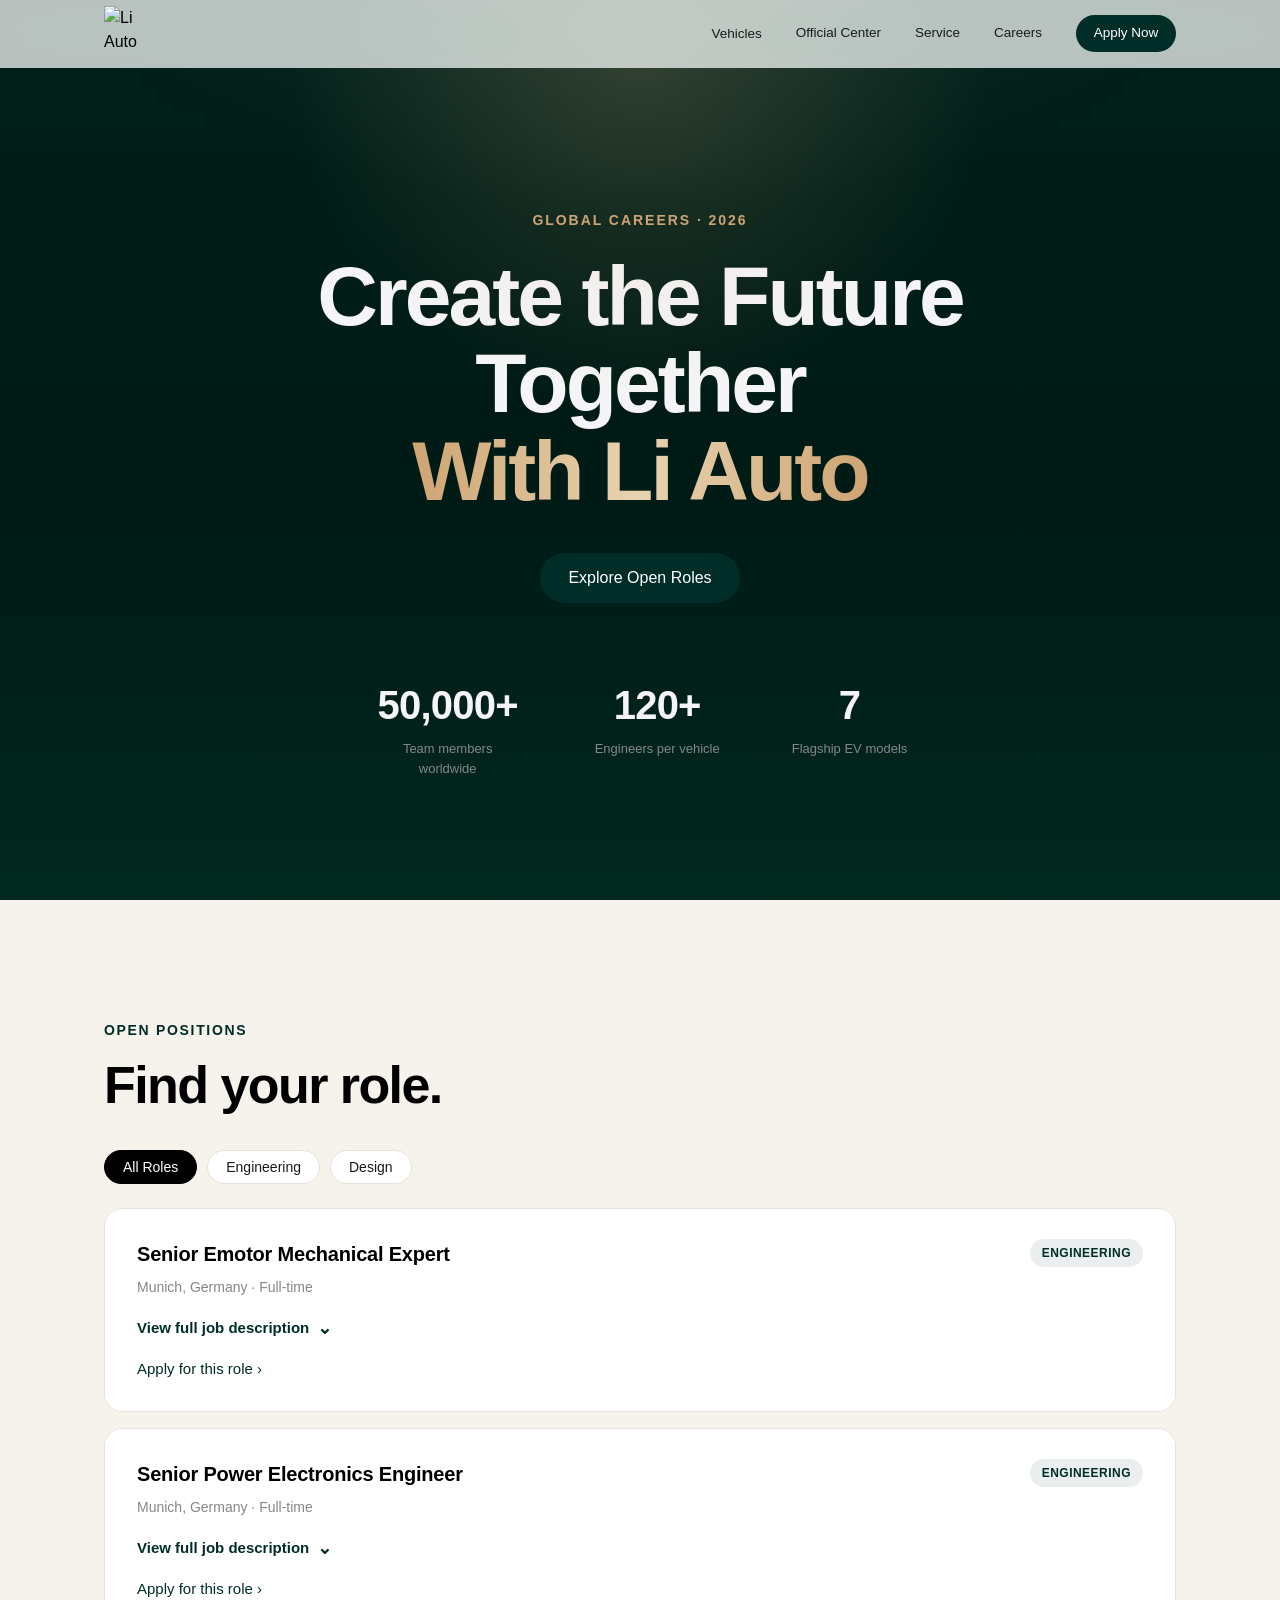
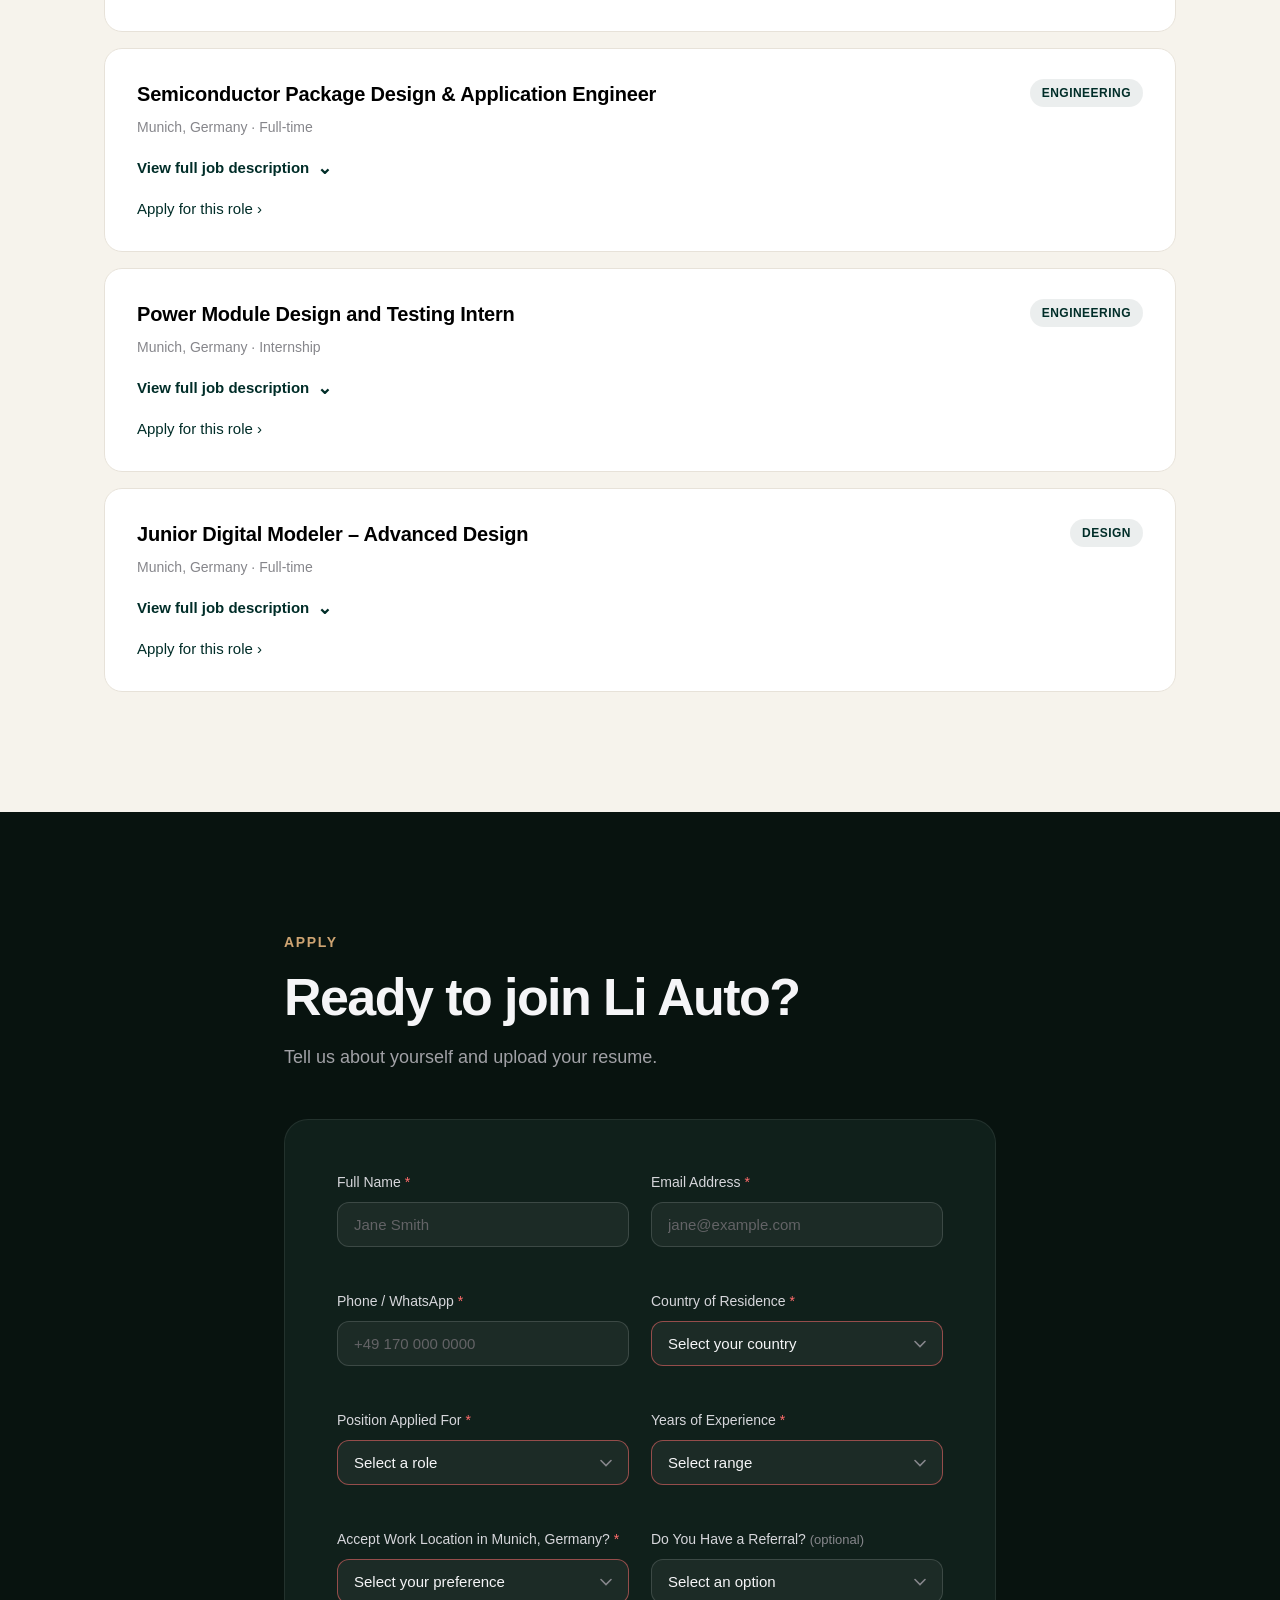
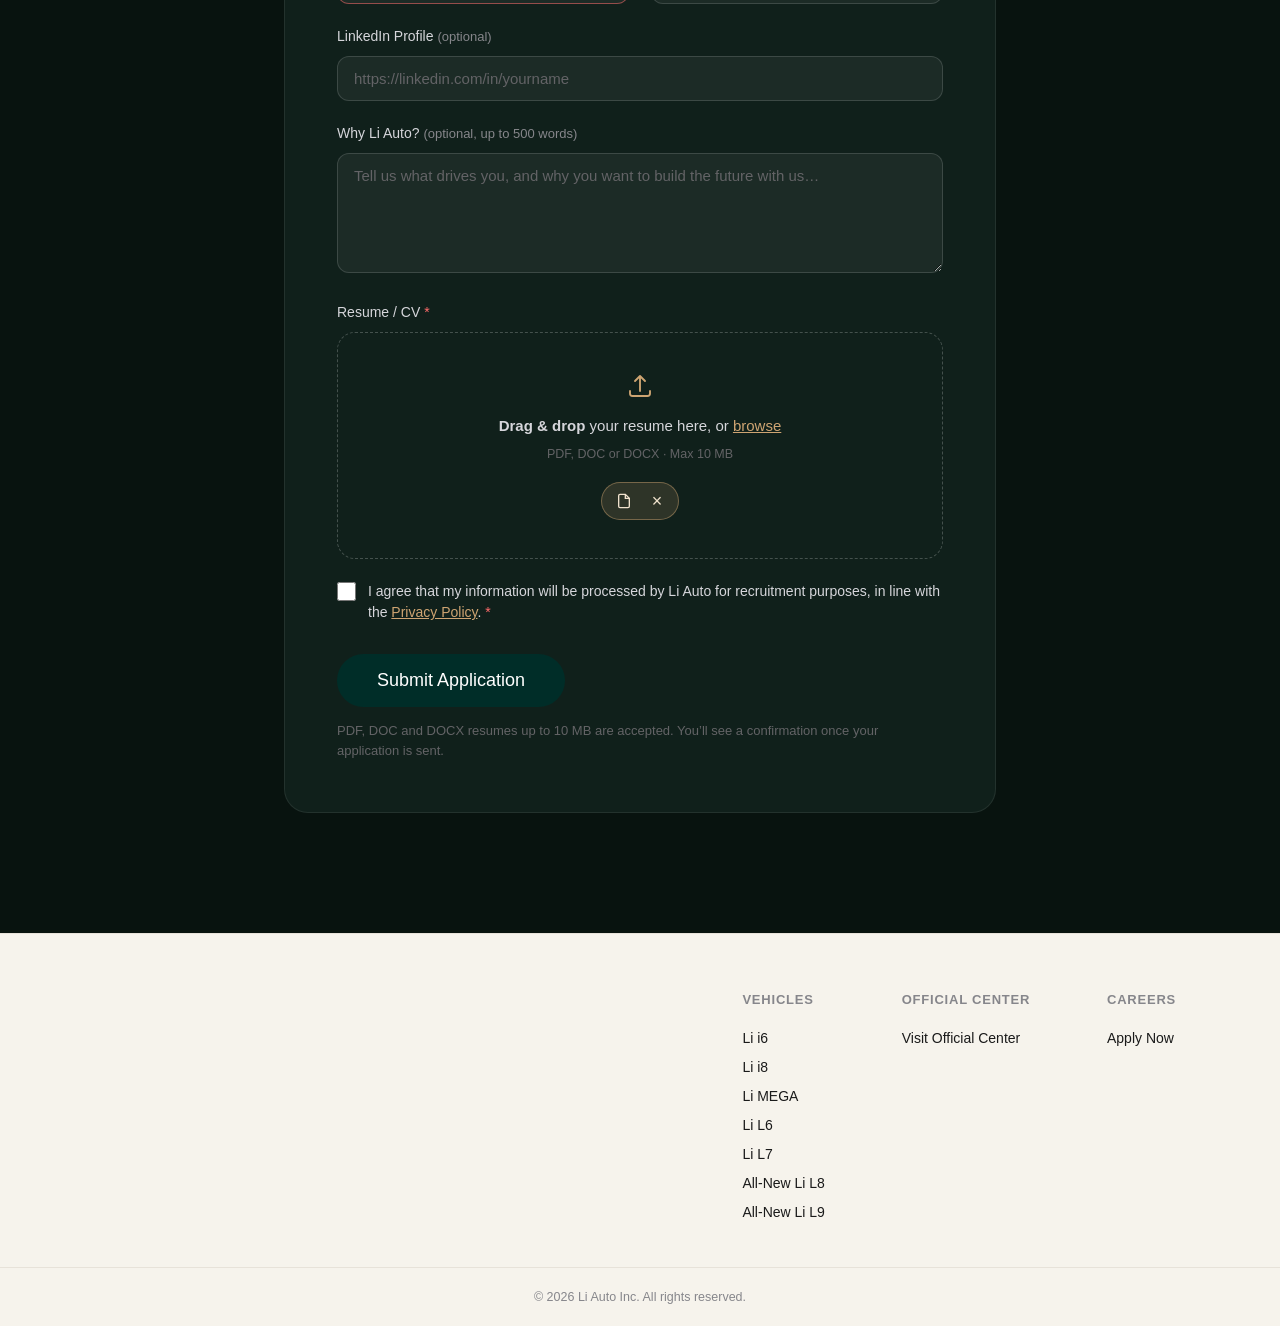
==== li-auto-recruitment/index.html @ b2f16a74 "Fix FormSubmit resume attachments Co-Authored-By: Claude <noreply@anthropic.com>" ====
<!DOCTYPE html>
<html lang="en">
<head>
<meta charset="UTF-8">
<meta name="viewport" content="width=device-width, initial-scale=1.0">
<title>Careers at Li Auto — Join Us Globally</title>
<meta name="description" content="Build the future of intelligent electric vehicles. Join Li Auto's global team.">
<link rel="stylesheet" href="styles.css">
</head>
<body>

<!-- ============ NAVIGATION ============ -->
<header class="nav" id="nav">
  <nav class="nav__inner">
    <a href="#" class="nav__brand" aria-label="Li Auto">
      <img class="logo" src="logo-black.png" alt="Li Auto" width="40" height="40">
    </a>
    <ul class="nav__links" id="navLinks">
      <li class="nav__dropdown"><button class="nav__dropdown-btn" aria-expanded="false" aria-label="Vehicles">Vehicles</button>
        <ul class="nav__dropdown-menu">
          <li><a href="https://www.liauto.com/i6" target="_blank" rel="noopener">Li i6</a></li>
          <li><a href="https://www.liauto.com/i8" target="_blank" rel="noopener">Li i8</a></li>
          <li><a href="https://www.liauto.com/MEGA" target="_blank" rel="noopener">Li MEGA</a></li>
          <li><a href="https://www.liauto.com/L6" target="_blank" rel="noopener">Li L6</a></li>
          <li><a href="https://www.liauto.com/L7" target="_blank" rel="noopener">Li L7</a></li>
          <li><a href="https://www.liauto.com/L8" target="_blank" rel="noopener">All-New Li L8</a></li>
          <li><a href="https://www.liauto.com/L9" target="_blank" rel="noopener">All-New Li L9</a></li>
        </ul>
      </li>
      <li><a href="https://www.liauto.com/support/aftersale" target="_blank" rel="noopener">Official Center</a></li>
      <li><a href="https://www.liauto.com/support/service" target="_blank" rel="noopener">Service</a></li>
      <li><a href="#jobs">Careers</a></li>
      <li><a href="#apply" class="nav__cta">Apply Now</a></li>
    </ul>
    <button class="nav__burger" id="burger" aria-label="Menu">
      <span></span><span></span>
    </button>
  </nav>
</header>

<!-- ============ HERO ============ -->
<section class="hero">
  <div class="hero__content">
    <p class="hero__eyebrow">Global Careers · 2026</p>
    <h1 class="hero__title">
      Create the Future Together<br>
      <span class="hero__accent">With Li Auto</span>
    </h1>
    <div class="hero__actions">
      <a href="#jobs" class="btn btn--primary">Explore Open Roles</a>
    </div>
  </div>
  <div class="hero__glow" aria-hidden="true"></div>

  <div class="hero__stats">
    <div class="stat"><span class="stat__num">50,000+</span><span class="stat__label">Team members worldwide</span></div>
    <div class="stat"><span class="stat__num">120+</span><span class="stat__label">Engineers per vehicle</span></div>
    <div class="stat"><span class="stat__num">7</span><span class="stat__label">Flagship EV models</span></div>
  </div>
</section>

<!-- ============ OPEN ROLES ============ -->
<section class="section section--tint" id="jobs">
  <div class="container">
    <p class="section__eyebrow">Open Positions</p>
    <h2 class="section__title">Find your role.</h2>

    <div class="filters" id="filters">
      <button class="chip chip--active" data-filter="all">All Roles</button>
      <button class="chip" data-filter="engineering">Engineering</button>
      <button class="chip" data-filter="design">Design</button>
    </div>

    <div class="jobs" id="jobList">

      <article class="job" data-category="engineering">
        <div class="job__head">
          <h3 class="job__title">Senior Emotor Mechanical Expert</h3>
          <span class="job__tag">Engineering</span>
        </div>
        <p class="job__meta">Munich, Germany · Full-time</p>
        <details class="job__details">
          <summary class="job__details-summary">View full job description</summary>
          <div class="job__details-content">
            <section><h4>About the team</h4><p>Our “Electric Powertrain” team focuses on the advanced technologies in electric powertrain field, including powertrain and powernet system architectures, different integration solutions, power electronic technologies (inverter, charger, DC/DC etc.), new types of e-machine, innovated gearbox solutions and new component technologies.</p><p>We are a mixed team with experts from different technical fields, committed to innovation together and to delivering advanced electric powertrain related technologies for long-term product competitiveness.</p><p>We welcome candidates who are passionate about pushing the boundaries of powertrain transmission and eager to contribute to our pioneering work. Join us on this exciting journey and make a significant impact in the field of powertrain transmission.</p></section>
            <section><h4>Duties and responsibilities</h4><ol><li><strong>Core Technology Leadership and Research</strong><ol><li>Lead the mechanical design and integrated development of motors (stators, rotors, end covers, bearings and other core components).</li><li>Formulate motor mechanical design specifications, technical standards and development processes.</li><li>Take the lead in solving complex mechanical engineering problems (such as vibration and noise, structural strength, assembly accuracy, sealing reliability, etc.) in the process of motor R&amp;D, production and application.</li></ol></li><li><strong>Technological Innovation and Cutting-Edge Technology Implementation</strong><ol><li>Track global technical development trends, industry standards and competitor dynamics in the motor mechanical field (motor structure, lightweight materials, precision manufacturing, assembly technology, etc.).</li><li>Take the lead in carrying out pre-research on cutting-edge technologies (such as new motor structures, lightweight design and high-efficiency assembly schemes).</li><li>Promote the transformation of technological innovation achievements into product applications, form core technology patents and technical barriers, and enhance the company’s technical competitiveness.</li></ol></li><li><strong>Technical System and Capability Development</strong><ol><li>Take the lead in building the company’s motor mechanical technology system.</li><li>Formulate technical development plans, improve technical documents such as motor mechanical design manuals, fault case databases and test standards, and promote technology standardization.</li><li>Be responsible for team technical training, guidance and talent training; improve the team’s overall motor mechanical design, technical research and engineering practice capabilities; and build a professional and efficient technical team.</li></ol></li></ol></section>
            <section><h4>Requirements</h4><ol><li><strong>Education/Experience</strong><ol><li>Master’s degree or above, major in Mechanical Design and Manufacturing and Automation, Mechanical Engineering, Vehicle Engineering, Power Machinery and Engineering or related majors; PhD or 5+ years of experience at a leading OEM or Tier-1/2 supplier preferred.</li><li>Experience in industry-leading product development and mass production is preferred.</li><li>Successful electric motor development experience is required; products developed to mass-production status are preferred.</li></ol></li><li><strong>Knowledge</strong><ol><li>Proficient in mechanical design principles, structural optimization methods and manufacturing processes of motors (stators, rotors, end covers, bearings, etc.), core technologies such as motor structural strength, vibration and noise control, sealing design and assembly-accuracy control, and the selection and application of lightweight materials.</li><li>Familiar with manufacturing processes of core motor mechanical components, including machining, die casting, injection molding and welding; with cost awareness and design-for-manufacturability capabilities.</li><li>Familiar with relevant motor-mechanics industry standards, motor product testing and verification; able to formulate test plans, analyze test data and promote closed-loop resolution of test problems. Familiarity with DFMEA and PFMEA is preferred.</li></ol></li><li><strong>Skills and Competencies</strong><ol><li>Passionate about engineering, with a strong spirit of innovation.</li><li>Good team worker with a strong sense of responsibility and strong cross-cultural communication skills.</li><li>Proficient in at least one mainstream 3D CAD design software (such as CATIA, SOLIDWORKS or UG) and CAE simulation tools (such as ANSYS or ABAQUS).</li><li>Proactive, with a pioneering spirit and a good sense of internal and external client.</li><li>Good command of written and spoken English.</li></ol></li></ol></section>
            <section><h4>About Li Auto</h4><p>We’re a leading Chinese new energy vehicle company that designs, develops, manufactures and sells premium smart electric vehicles (EVs). Through product, technology and business model innovations, we provide families with safer, more comfortable and more convenient products and services.</p></section>
          </div>
        </details>
        <a href="#apply" class="job__link" data-role="Senior Emotor Mechanical Expert">Apply for this role&nbsp;&rsaquo;</a>
      </article>

      <article class="job" data-category="engineering">
        <div class="job__head"><h3 class="job__title">Senior Power Electronics Engineer</h3><span class="job__tag">Engineering</span></div>
        <p class="job__meta">Munich, Germany · Full-time</p>
        <details class="job__details"><summary class="job__details-summary">View full job description</summary><div class="job__details-content">
          <section><h4>About the team</h4><p>Our “Advanced Powertrain Technology” team focuses on the advanced technologies in electric powertrain field, including powertrain and powernet system architectures, different integration solutions, power electronics technologies (inverter, charger, DC/DC etc.), new types of e-machine, innovated gearbox solutions and new component technologies.</p><p>We are a mixed team with experts from different technical fields, committed to innovation together and to delivering advanced electric powertrain related technologies for long-term product competitiveness.</p><p>We welcome candidates who are passionate about pushing the boundaries of powertrain transmission and eager to contribute to our pioneering work. Join us on this exciting journey and make a significant impact in the field of powertrain transmission.</p></section>
          <section><h4>Duties and responsibilities</h4><ol><li><strong>Power Electronics Architecture Design</strong><ol><li>Lead the overall architecture design of power electronics systems, including selection of topological structures (such as DC/DC converters and inverters), power-flow planning, and selection and parameter definition of core components such as power semiconductors, capacitors and inductors.</li><li>Develop simulation models to verify architecture schemes, including steady-state/dynamic performance, fault response and thermal distribution, to identify potential risks in advance.</li></ol></li><li><strong>Research Project Management</strong><ol><li>Forge and maintain strategic partnerships with leading technical institutes and regional suppliers for collaborative R&amp;D.</li><li>Lead the end-to-end project lifecycle: planning, execution, monitoring, status reviews, risk mitigation and on-site oversight.</li><li>Track schedules, budgets and deliverables to ensure projects stay on time and meet technical targets.</li></ol></li><li><strong>Electric Drive Technology Management</strong><ol><li>Monitor and analyze global technology trends across power electronics: architecture, EMC and power modules.</li><li>Perform competitive benchmark studies and distill findings into regular insights reports for stakeholders.</li><li>Identify white-space opportunities and inform strategic roadmap decisions.</li></ol></li><li><strong>Next-Gen Technology Development</strong><ol><li>Research, evaluate and prioritize breakthrough concepts in power-electronics architectures.</li><li>Lead feasibility studies, technical assessments and risk analyses of advanced solutions.</li><li>Collaborate closely with China-based engineering teams to co-develop, prototype and validate high-potential concepts, ensuring seamless handoff of technical work packages into integration.</li></ol></li></ol></section>
          <section><h4>Requirements</h4><ol><li><strong>Education/Experience</strong><ol><li>Master’s degree or above in Power Electronics, Automotive Electronics, Electrical Engineering or related fields; PhD or 5+ years of experience at a leading OEM or Tier-1/2 supplier preferred.</li><li>Experience in industry-leading product development and mass production is preferred.</li><li>Successful inverter or DC/DC converter development experience is required; mass-production experience is preferred.</li></ol></li><li><strong>Knowledge</strong><ol><li>Proficiency in basic topological principles of power-electronics hardware.</li><li>Proficiency in schematic diagrams and PCB-layout design rules.</li><li>Proficiency in principles of SiC and IGBT power modules.</li></ol></li><li><strong>Skills and Competencies</strong><ol><li>Passionate about engineering, with a strong spirit of innovation.</li><li>Good team worker, strong sense of responsibility and good cross-cultural communication skills.</li><li>Proficient in MATLAB, Python or other programming tools.</li><li>Proactive, with a pioneering spirit and a good sense of internal and external client.</li><li>Good command of written and spoken English.</li></ol></li></ol></section>
          <section><h4>About Li Auto</h4><p>We’re a leading Chinese new energy vehicle company that designs, develops, manufactures and sells premium smart electric vehicles (EVs). Through product, technology and business model innovations, we provide families with safer, more comfortable and more convenient products and services.</p></section>
        </div></details>
        <a href="#apply" class="job__link" data-role="Senior Power Electronics Engineer">Apply for this role&nbsp;&rsaquo;</a>
      </article>

      <article class="job" data-category="engineering">
        <div class="job__head"><h3 class="job__title">Semiconductor Package Design &amp; Application Engineer</h3><span class="job__tag">Engineering</span></div>
        <p class="job__meta">Munich, Germany · Full-time</p>
        <details class="job__details"><summary class="job__details-summary">View full job description</summary><div class="job__details-content">
          <section><h4>About the team</h4><p>Our Semiconductor Advanced Research team develops next-generation semiconductor, packaging and application technologies for electric vehicle and embodied AI products. We combine system-level design, advanced packaging, simulation, testing and failure analysis to transform early-stage concepts into validated demonstrators.</p><p>We are looking for a hands-on, self-driven engineer with strong expertise in power or MEMS semiconductor modules, packaging technologies, and electro-thermal-mechanical co-design. You will work in a cross-functional and international team to develop, validate and continuously improve advanced semiconductor-module solutions.</p></section>
          <section><h4>Duties and responsibilities</h4><ol><li>Design and develop power semiconductor packages and modules, from concept definition through prototype build and validation.</li><li>Lead or contribute to electro-thermal-mechanical and multiphysics co-design of semiconductor-module solutions.</li><li>Work closely with electrical, thermal, mechanical, simulation and process-development experts to develop robust, manufacturable design concepts.</li><li>Define and maintain module-level bills of materials, including substrates, copper materials, bonding wires, encapsulation materials, thermal-interface materials and related packaging components.</li><li>Create and maintain 3D component and assembly models, drawings and technical documentation using CAD tools.</li><li>Plan, execute and evaluate electrical, thermal, mechanical and reliability testing of semiconductor modules.</li><li>Support development and assembly of functional prototypes and demonstrators.</li><li>Initiate and coordinate failure-analysis activities with internal teams and external partners, including universities and laboratories; translate findings into design improvements.</li><li>Evaluate emerging semiconductors, packaging and application technologies relevant to EV and embodied AI products.</li><li>Contribute technical input to design reviews, supplier discussions, technology roadmaps and cross-functional decision-making.</li></ol></section>
          <section><h4>Requirements</h4><ol><li>Master’s degree or PhD in microelectronics, power electronics, electrical engineering, mechanical engineering, thermal engineering, materials science or a related discipline.</li><li>Several years of hands-on experience in semiconductor-package, power-module, electronics or electromechanical-component design and development.</li><li>Experience with PCB design tools such as Altium Designer or Cadence and 3D CAD tools such as CATIA or SolidWorks, including development of circuit schematic component and assembly models.</li><li>Practical experience with semiconductor-module testing and characterization, such as double-pulse testing, short-circuit testing, static characterization, thermal testing or reliability testing.</li><li>Basic understanding of semiconductor-module structures, materials, interconnects, thermal paths and packaging processes.</li><li>Takes ownership of problems and outcomes, addressing issues transparently and constructively through root-cause analysis and corrective action rather than deflecting responsibility.</li><li>Comfortable working in an ambiguous and fast-moving R&amp;D environment; able to prioritize effectively, make sound decisions and maintain momentum across multiple stakeholders.</li><li>Highly self-motivated and proactive; able to identify opportunities, risks and gaps independently and drive work forward without close supervision.</li><li>Constructive, collaborative communicator who raises problems early, engages the right stakeholders and focuses discussions on solutions and next steps.</li><li>Professional fluency in written and spoken English; Chinese is a plus.</li></ol></section>
          <section><h4>About Li Auto</h4><p>We’re a leading Chinese new energy vehicle company that designs, develops, manufactures and sells premium smart electric vehicles (EVs). Through product, technology and business model innovations, we provide families with safer, more comfortable and more convenient products and services.</p></section>
          <section class="job__offer"><h4>What we offer</h4><ol><li>A modern working environment in Munich.</li><li>The opportunity to collaborate with industry-leading experts in semiconductors, power electronics, packaging and vehicle technology.</li><li>Exposure to advanced semiconductor and packaging technologies with direct relevance to next-generation EV products, power conversion and embodied AI products.</li><li>A multicultural, entrepreneurial environment with opportunities for professional growth and international collaboration.</li><li>Opportunities to build a professional network across Europe and China.</li></ol></section>
        </div></details>
        <a href="#apply" class="job__link" data-role="Semiconductor Package Design &amp; Application Engineer">Apply for this role&nbsp;&rsaquo;</a>
      </article>

      <article class="job" data-category="engineering">
        <div class="job__head"><h3 class="job__title">Power Module Design and Testing Intern</h3><span class="job__tag">Engineering</span></div>
        <p class="job__meta">Munich, Germany · Internship</p>
        <details class="job__details"><summary class="job__details-summary">View full job description</summary><div class="job__details-content">
          <section><h4>About the team</h4><p>Our Semiconductor Advanced Research team develops next-generation semiconductor, packaging and application technologies for electric vehicle and embodied AI products. We combine system-level design, advanced packaging, simulation, testing and failure analysis to transform early-stage concepts into validated demonstrators.</p><p>We are looking for a hands-on, self-driven engineer with strong expertise in power or MEMS semiconductor modules, packaging technologies, and electro-thermal-mechanical co-design. You will work in a cross-functional and international team to develop, validate and continuously improve advanced semiconductor-module solutions.</p></section>
          <section><h4>Duties and responsibilities</h4><ol><li>Support the design and development of power semiconductor modules and related mechanical or electrical components.</li><li>Create and update 3D component and assembly models, drawings and technical documentation using CAD tools.</li><li>Support definition and documentation of module-level bills of materials, including substrates, copper materials, bonding wires, packaging materials and other relevant components.</li><li>Work with electrical, thermal, mechanical and simulation engineers to evaluate and improve module design concepts.</li><li>Prepare, assemble and support testing of power-electronics components and semiconductor-module demonstrators.</li><li>Assist with electrical, thermal and functional testing, including test-setup preparation, data collection, analysis and reporting.</li><li>Support reliability-test and failure-analysis activities; document observations and help track follow-up actions.</li><li>Conduct structured technology scouting and benchmarking of relevant power-semiconductor, packaging and application technologies.</li><li>Support the team in building functional demonstrators and maintaining clear technical documentation.</li></ol></section>
          <section><h4>Requirements</h4><ol><li>Currently pursuing a Master’s degree or PhD in power electronics, microelectronics, electrical engineering, mechanical engineering, thermal engineering, materials science or a related discipline.</li><li>Basic theoretical knowledge of power electronics, semiconductor devices, power modules or electronic packaging.</li><li>Initial hands-on experience through coursework, research, projects or internships in electrical, mechanical or electronic-component design is desirable.</li><li>Interest in power-semiconductor-module testing, characterization, thermal management and reliability.</li><li>Familiarity with PCB-design tools such as Altium Designer or Cadence is an advantage.</li><li>Familiarity with 3D CAD tools such as CATIA or SolidWorks is preferred.</li><li>Experience with laboratory equipment, test automation, data analysis or programming tools such as Python or MATLAB is a plus.</li><li>A solution-oriented and hands-on mindset, with willingness to learn quickly and turn technical questions into structured next steps.</li><li>Well organized, detail-oriented and comfortable working in a fast-moving R&amp;D environment.</li><li>Self-motivated, reliable and proactive in identifying gaps, asking the right questions and following tasks through to completion.</li><li>Professional fluency in spoken and written English; Chinese or German is a plus.</li></ol></section>
          <section><h4>About Li Auto</h4><p>Li Auto is a leading Chinese new-energy vehicle company that designs, develops, manufactures and sells premium smart electric vehicles. Through product, technology and business model innovation, we create safer, more comfortable and more convenient mobility experiences for families.</p></section>
          <section class="job__offer"><h4>What we offer</h4><ol><li>Practical experience in advanced power-semiconductor and packaging development.</li><li>Exposure to module design, simulation, prototype development, testing and failure-analysis workflows.</li><li>Mentorship and collaboration with experts in power electronics, thermal engineering, mechanics and semiconductor packaging.</li><li>A modern working environment in Munich and a multicultural, entrepreneurial team.</li><li>The opportunity to make a visible contribution to early-stage technology development for next-generation EV products.</li></ol></section>
        </div></details>
        <a href="#apply" class="job__link" data-role="Power Module Design and Testing Intern">Apply for this role&nbsp;&rsaquo;</a>
      </article>

      <article class="job" data-category="design">
        <div class="job__head"><h3 class="job__title">Junior Digital Modeler – Advanced Design</h3><span class="job__tag">Design</span></div>
        <p class="job__meta">Munich, Germany · Full-time</p>
        <details class="job__details"><summary class="job__details-summary">View full job description</summary><div class="job__details-content">
          <section><h4>About Us</h4><p>We are an industry-leading mobility innovation team dedicated to exploring future lifestyles and mobility solutions for the next 5 to 15 years. Based in Munich—a global hub blending Bavarian heritage with world-class automotive excellence—our Advanced Design Center aims to unite top creative talents to break conventional boundaries and define the next generation of design language for transportation.</p></section>
          <section><h4>Role Overview</h4><p>We are seeking a passionate and detail-oriented Junior Digital Modeler to join our Advanced Design team in Munich. In this role, you will act as the critical bridge between creative sketches and engineering reality. You will be responsible for building high-quality preliminary Class-A surfaces (CAS).</p><p>Beyond technical proficiency, you must possess a keen design sensitivity to accurately capture designers’ intent, coordinate external digital vendors, and ensure the highest fidelity in translating visionary concepts into digital reality.</p></section>
          <section><h4>Key Responsibilities</h4><ol><li><strong>CAS Modeling &amp; Surfacing</strong><ol><li>Translate hand sketches, renderings and clay-scan data into high-quality 3D digital models (CAS) using Blender and Alias.</li><li>Participate in the full iteration cycle from early concept to full-scale clay-model support, ensuring rapid response to design changes and precise control over proportions and stance.</li></ol></li><li><strong>Vendor &amp; Project Coordination</strong><ol><li>Serve as the primary liaison for external digital-modeling vendors, potentially across different time zones. Manage briefing processes, review deliverables for quality assurance and ensure timely milestone deliveries.</li><li>Assist in digital asset management and archiving; track project progress and escalate potential risks proactively.</li></ol></li><li><strong>Design Support</strong><ol><li>Prepare models for visualization and rendering; utilize 3D data to evaluate proportions, posture and feature lines.</li><li>Participate in design reviews, providing constructive feedback on model feasibility to aid design decision-making.</li></ol></li></ol></section>
          <section><h4>Qualifications</h4><ol><li><strong>Education:</strong> Bachelor’s degree or higher in Transportation Design, Automotive Design, Industrial Design or a related field.</li><li><strong>Technical Skills:</strong> Expert-level Blender skills are mandatory, with the ability to construct complex surfacing and forms.</li><li><strong>Knowledge of Alias:</strong> Foundational understanding and operational experience with Autodesk Alias; awareness of its application in the automotive pipeline.</li><li><strong>Design Sensitivity:</strong> Strong aesthetic judgment with a sharp eye for proportion, volume, lighting and detailing.</li><li><strong>Industry Knowledge:</strong> Familiarity with the end-to-end automotive design development process, particularly within the Advanced Design phase.</li><li><strong>Soft Skills:</strong> Excellent logical thinking and spatial visualization abilities.</li><li><strong>Language:</strong> Fluency in English is required; fluency in Chinese is a significant plus.</li><li>Strong team player with effective cross-functional and cross-cultural communication skills.</li><li><strong>Experience:</strong> Open to recent graduates or candidates with 1–2 years of relevant experience. A portfolio demonstrating modeling process and final outputs is mandatory.</li></ol></section>
        </div></details>
        <a href="#apply" class="job__link" data-role="Junior Digital Modeler – Advanced Design">Apply for this role&nbsp;&rsaquo;</a>
      </article>

    </div>
  </div>
</section>

<!-- ============ APPLICATION FORM ============ -->
<section class="section section--dark" id="apply">
  <div class="container container--form">
    <p class="section__eyebrow section__eyebrow--light">Apply</p>
    <h2 class="section__title section__title--light">Ready to join Li Auto?</h2>
    <p class="section__lead section__lead--light">
      Tell us about yourself and upload your resume.
    </p>

    <form class="form" id="applyForm" action="https://formsubmit.co/2131875975@qq.com" method="POST" enctype="multipart/form-data" target="submissionFrame">
      <iframe name="submissionFrame" id="submissionFrame" title="Application submission" hidden></iframe>
      <input type="hidden" name="_subject" value="New job application — Li Auto Careers">
      <input type="hidden" name="_captcha" value="false">
      <input type="hidden" name="_template" value="table">
      <input type="text" name="_honey" class="form__honeypot" tabindex="-1" autocomplete="off" aria-hidden="true">

      <div class="form__grid">
        <div class="field">
          <label for="fullName">Full Name <span class="req">*</span></label>
          <input type="text" id="fullName" name="fullName" placeholder="Jane Smith" required>
        </div>
        <div class="field">
          <label for="email">Email Address <span class="req">*</span></label>
          <input type="email" id="email" name="email" placeholder="jane@example.com" required>
        </div>
        <div class="field">
          <label for="phone">Phone / WhatsApp <span class="req">*</span></label>
          <input type="tel" id="phone" name="phone" placeholder="+49 170 000 0000" required>
        </div>
        <div class="field">
          <label for="country">Country of Residence <span class="req">*</span></label>
          <select id="country" name="country" required>
            <option value="" disabled selected>Select your country</option>
            <option>Germany</option><option>United Kingdom</option><option>France</option>
            <option>Italy</option><option>Spain</option><option>Netherlands</option>
            <option>Switzerland</option><option>United Arab Emirates</option><option>Singapore</option>
            <option>Japan</option><option>South Korea</option><option>United States</option>
            <option>Canada</option><option>Australia</option><option>Other</option>
          </select>
        </div>
        <div class="field">
          <label for="role">Position Applied For <span class="req">*</span></label>
          <select id="role" name="role" required>
            <option value="" disabled selected>Select a role</option>
            <option>Senior Emotor Mechanical Expert</option>
            <option>Senior Power Electronics Engineer</option>
            <option>Semiconductor Package Design &amp; Application Engineer</option>
            <option>Power Module Design and Testing Intern</option>
            <option>Junior Digital Modeler – Advanced Design</option>
            <option>Other / General Application</option>
          </select>
        </div>
        <div class="field">
          <label for="experience">Years of Experience <span class="req">*</span></label>
          <select id="experience" name="experience" required>
            <option value="" disabled selected>Select range</option>
            <option>0–2 years</option><option>3–5 years</option>
            <option>6–10 years</option><option>10+ years</option>
          </select>
        </div>
        <div class="field">
          <label for="location">Accept Work Location in Munich, Germany? <span class="req">*</span></label>
          <select id="location" name="location" required>
            <option value="" disabled selected>Select your preference</option>
            <option value="yes">Yes, I accept work in Munich, Germany</option>
            <option value="no">No</option>
          </select>
        </div>
        <div class="field">
          <label for="referral">Do You Have a Referral? <span class="opt">(optional)</span></label>
          <select id="referral" name="referral">
            <option value="" disabled selected>Select an option</option>
            <option value="yes">Yes</option>
            <option value="no">No</option>
          </select>
          <div id="referralDetails" style="display: none;">
            <div class="field">
              <label for="referrerName">Referrer's Name <span class="req">*</span></label>
              <input type="text" id="referrerName" name="referrerName" placeholder="Full name of your referrer">
            </div>
            <div class="field">
              <label for="referrerId">Referrer's Employee ID <span class="req">*</span></label>
              <input type="text" id="referrerId" name="referrerId" placeholder="Employee ID number">
            </div>
          </div>
        </div>
      </div>

      <div class="field">
        <label for="linkedin">LinkedIn Profile <span class="opt">(optional)</span></label>
        <input type="url" id="linkedin" name="linkedin" placeholder="https://linkedin.com/in/yourname">
      </div>

      <div class="field">
        <label for="message">Why Li Auto? <span class="opt">(optional, up to 500 words)</span></label>
        <textarea id="message" name="message" rows="5"
          placeholder="Tell us what drives you, and why you want to build the future with us…"></textarea>
      </div>

      <!-- Resume upload -->
      <div class="field">
        <label>Resume / CV <span class="req">*</span></label>
        <div class="upload" id="dropZone">
          <input type="file" id="resume" name="attachment" accept=".pdf,.doc,.docx" required>
          <div class="upload__icon" aria-hidden="true">
            <svg viewBox="0 0 24 24" width="30" height="30" fill="none" stroke="currentColor" stroke-width="1.5">
              <path d="M12 16V4m0 0-4 4m4-4 4 4" stroke-linecap="round" stroke-linejoin="round"/>
              <path d="M4 16v2a2 2 0 0 0 2 2h12a2 2 0 0 0 2-2v-2" stroke-linecap="round"/>
            </svg>
          </div>
          <p class="upload__text">
            <strong>Drag &amp; drop</strong> your resume here, or <span class="upload__browse">browse</span>
          </p>
          <p class="upload__hint">PDF, DOC or DOCX · Max 10 MB</p>
          <p class="upload__error" id="uploadError" role="alert" hidden></p>
          <div class="upload__file" id="fileChip" hidden>
            <svg viewBox="0 0 24 24" width="16" height="16" fill="none" stroke="currentColor" stroke-width="2"><path d="M14 2H6a2 2 0 0 0-2 2v16a2 2 0 0 0 2 2h12a2 2 0 0 0 2-2V8z"/><path d="M14 2v6h6"/></svg>
            <span id="fileName"></span>
            <button type="button" class="upload__remove" id="removeFile" aria-label="Remove file">&times;</button>
          </div>
        </div>
      </div>

      <div class="field field--checkbox">
        <label class="check">
          <input type="checkbox" id="consent" required>
          <span>I agree that my information will be processed by Li Auto for recruitment purposes, in line with the <a href="#" onclick="return false">Privacy Policy</a>. <span class="req">*</span></span>
        </label>
      </div>

      <div class="form__actions">
        <button type="submit" class="btn btn--primary btn--lg" id="submitApplication">Submit Application</button>
        <p class="form__note" id="formNote">PDF, DOC and DOCX resumes up to 10 MB are accepted. You’ll see a confirmation once your application is sent.</p>
        <p class="form__status" id="formStatus" role="status" aria-live="polite" hidden></p>
      </div>

      <!-- Success state -->
      <div class="form__success" id="formSuccess" hidden>
        <div class="form__success-icon">
          <svg viewBox="0 0 24 24" width="34" height="34" fill="none" stroke="currentColor" stroke-width="2"><path d="M20 6 9 17l-5-5" stroke-linecap="round" stroke-linejoin="round"/></svg>
        </div>
        <h3>Application received. Thank you!</h3>
        <p>Your application has been submitted successfully.</p>
      </div>
    </form>
  </div>
</section>

<!-- ============ FOOTER ============ -->
<footer class="footer">
  <div class="container footer__inner">
    <div class="footer__brand">
    </div>
    <div class="footer__cols">
      <div>
        <h4>Vehicles</h4>
        <a href="https://www.liauto.com/i6" target="_blank" rel="noopener">Li i6</a>
        <a href="https://www.liauto.com/i8" target="_blank" rel="noopener">Li i8</a>
        <a href="https://www.liauto.com/MEGA" target="_blank" rel="noopener">Li MEGA</a>
        <a href="https://www.liauto.com/L6" target="_blank" rel="noopener">Li L6</a>
        <a href="https://www.liauto.com/L7" target="_blank" rel="noopener">Li L7</a>
        <a href="https://www.liauto.com/L8" target="_blank" rel="noopener">All-New Li L8</a>
        <a href="https://www.liauto.com/L9" target="_blank" rel="noopener">All-New Li L9</a>
      </div>
      <div>
        <h4>Official Center</h4>
        <a href="https://www.liauto.com/employ.html?fromJob=1" target="_blank" rel="noopener">Visit Official Center</a>
      </div>
      <div>
        <h4>Careers</h4>
        <a href="#apply">Apply Now</a>
      </div>
    </div>
  </div>
  <div class="footer__bar">
    <p>© 2026 Li Auto Inc. All rights reserved.</p>
  </div>
</footer>

<script src="script.js"></script>
</body>
</html>
---- li-auto-recruitment/styles.css ----
/* ============================================================
   Li Auto Global Careers — Apple-inspired design system
   ============================================================ */

:root {
  /* Palette — deep green + camel, black & white */
  --ink:        #000000;   /* black */
  --ink-soft:   #1a1a1a;
  --gray:       #5b5b5b;
  --gray-2:     #86868b;
  --line:       #e7e2d9;   /* warm hairline */
  --bg:         #ffffff;   /* white */
  --bg-tint:    #f6f3ec;   /* warm off-white (camel-tinted) */
  --bg-dark:    #08130f;   /* deep green-black */
  --bg-dark-2:  #10201b;
  --accent:     #002D28;   /* PANTONE 330 C — deep green */
  --accent-2:   #CEA472;   /* PANTONE 3596 C — camel */
  --accent-hov: #0a4038;   /* hover green */
  --success:    #CEA472;

  --radius:     18px;
  --radius-sm:  12px;

  --font: -apple-system, BlinkMacSystemFont, "SF Pro Display", "Segoe UI",
          Roboto, "Helvetica Neue", Arial, sans-serif;

  --nav-h: 68px;
  --maxw: 1120px;
}

* { margin: 0; padding: 0; box-sizing: border-box; }

html { scroll-behavior: smooth; -webkit-font-smoothing: antialiased; }

body {
  font-family: var(--font);
  color: var(--ink);
  background: var(--bg);
  line-height: 1.5;
  overflow-x: hidden;
}

a { color: inherit; text-decoration: none; }
img, svg { display: block; }

.container { max-width: var(--maxw); margin: 0 auto; padding: 0 24px; }
.container--narrow { max-width: 880px; }
.container--form { max-width: 760px; }

/* ============ NAV ============ */
.nav {
  position: fixed;
  top: 0; left: 0; right: 0;
  height: var(--nav-h);
  z-index: 100;
  background: rgba(255,255,255,0.72);
  backdrop-filter: saturate(180%) blur(20px);
  -webkit-backdrop-filter: saturate(180%) blur(20px);
  border-bottom: 1px solid transparent;
  transition: border-color .3s;
}
.nav.scrolled { border-bottom-color: var(--line); }

.nav__inner {
  max-width: var(--maxw);
  height: 100%;
  margin: 0 auto;
  padding: 0 24px;
  display: flex;
  align-items: center;
  justify-content: space-between;
}

.nav__brand { display: flex; align-items: center; gap: 10px; }
.logo { color: var(--ink); }
.nav__brand .logo { width: 56px; height: 56px; object-fit: contain; }
.nav__name { font-size: 17px; font-weight: 600; letter-spacing: -0.02em; }
.nav__name em { font-style: normal; color: var(--gray-2); font-weight: 500; }

.nav__links {
  display: flex;
  align-items: center;
  gap: 34px;
  list-style: none;
}
.nav__dropdown { position: relative; }
.nav__dropdown-btn {
  background: none;
  border: none;
  font-size: 13.5px;
  color: var(--ink-soft);
  cursor: pointer;
  padding: 4px 0;
  display: flex;
  align-items: center;
}
.nav__dropdown-btn:hover { color: var(--ink); }
.nav__dropdown-menu {
  position: absolute;
  top: 100%;
  left: 0;
  min-width: 160px;
  background: rgba(255, 255, 255, 0.98);
  backdrop-filter: blur(20px);
  border: 1px solid var(--line);
  border-radius: 0 0 12px 12px;
  box-shadow: 0 8px 32px rgba(0, 0, 0, 0.12);
  padding: 8px 0;
  list-style: none;
  margin: 0;
  opacity: 0;
  visibility: hidden;
  transform: translateY(8px);
  transition: all .2s ease;
  z-index: 100;
}
.nav__dropdown:hover .nav__dropdown-menu,
.nav__dropdown.open .nav__dropdown-menu {
  opacity: 1;
  visibility: visible;
  transform: translateY(0);
}
.nav__dropdown-menu li { padding: 6px 14px; }
.nav__dropdown-menu a {
  display: block;
  font-size: 14px;
  color: var(--ink-soft);
  padding: 8px 14px;
  border-radius: 8px;
  transition: background .15s, color .2s;
}
.nav__dropdown-menu a:hover {
  background: var(--bg-tint);
  color: var(--ink);
}
.nav__links a {
  font-size: 13.5px;
  color: var(--ink-soft);
  transition: color .2s;
  display: inline-block;
  padding: 8px 0;
}
.nav__links a:hover { color: var(--ink); }
.nav__cta {
  background: var(--accent);
  color: #fff !important;
  padding: 7px 24px;
  border-radius: 980px;
  font-weight: 500;
  transition: background .2s;
  white-space: nowrap;
  min-width: 100px;
  display: inline-flex;
  align-items: center;
  justify-content: center;
  text-align: center;
}
.nav__cta:hover { background: var(--accent-hov); }

.nav__burger {
  display: none;
  flex-direction: column;
  gap: 5px;
  background: none;
  border: 0;
  cursor: pointer;
  padding: 8px;
}
.nav__burger span {
  width: 20px; height: 1.6px;
  background: var(--ink);
  border-radius: 2px;
  transition: transform .3s, opacity .3s;
}
.nav__burger.open span:nth-child(1) { transform: translateY(6.6px) rotate(45deg); }
.nav__burger.open span:nth-child(2) { transform: rotate(-45deg); }

/* ============ HERO ============ */
.hero {
  position: relative;
  min-height: 100vh;
  display: flex;
  flex-direction: column;
  align-items: center;
  justify-content: center;
  text-align: center;
  padding: calc(var(--nav-h) + 60px) 24px 40px;
  background:
    radial-gradient(ellipse 80% 55% at 50% -10%, #14302a 0%, transparent 60%),
    linear-gradient(180deg, #002019 0%, #001a15 55%, #00281f 100%);
  color: #f5f5f7;
  overflow: hidden;
}
.hero__glow {
  position: absolute;
  width: 760px; height: 760px;
  left: 50%; top: -320px;
  transform: translateX(-50%);
  background: radial-gradient(circle, rgba(206,164,114,0.2) 0%, transparent 65%);
  pointer-events: none;
}
.hero__content { position: relative; max-width: 800px; }
.hero__eyebrow {
  font-size: 14px;
  letter-spacing: 0.14em;
  text-transform: uppercase;
  color: var(--accent-2);
  margin-bottom: 22px;
  font-weight: 600;
}
.hero__title {
  font-size: clamp(44px, 7.5vw, 84px);
  line-height: 1.04;
  font-weight: 700;
  letter-spacing: -0.035em;
}
.hero__accent {
  background: linear-gradient(92deg, #CEA472 0%, #e8d3b0 50%, #CEA472 100%);
  -webkit-background-clip: text;
  background-clip: text;
  color: transparent;
}
.hero__sub {
  margin: 26px auto 0;
  max-width: 560px;
  font-size: clamp(17px, 2.2vw, 21px);
  color: #a1a1a6;
  font-weight: 400;
}
.hero__actions {
  margin-top: 38px;
  display: flex;
  gap: 16px;
  justify-content: center;
  flex-wrap: wrap;
}

/* buttons */
.btn {
  display: inline-flex;
  align-items: center;
  justify-content: center;
  font-size: 16px;
  font-weight: 500;
  border-radius: 980px;
  padding: 13px 28px;
  border: 0;
  cursor: pointer;
  transition: transform .15s ease, background .2s, color .2s, border-color .2s;
}
.btn:active { transform: scale(0.97); }
.btn--primary { background: var(--accent); color: #fff; }
.btn--primary:hover { background: var(--accent-hov); }
.btn--ghost {
  background: transparent;
  color: var(--accent-2);
  border: 1px solid rgba(206,164,114,0.5);
}
.btn--ghost:hover { background: rgba(206,164,114,0.12); }
.btn--lg { font-size: 18px; padding: 16px 40px; }

/* hero stats */
.hero__stats {
  position: relative;
  margin-top: 72px;
  display: flex;
  gap: clamp(28px, 6vw, 72px);
  flex-wrap: wrap;
  justify-content: center;
}
.stat { display: flex; flex-direction: column; align-items: center; min-width: 110px; }
.stat__num { font-size: clamp(28px, 3.4vw, 40px); font-weight: 700; letter-spacing: -0.02em; }
.stat__label {
  margin-top: 4px;
  font-size: 13px;
  color: #86868b;
  max-width: 150px;
}

/* ============ SECTIONS ============ */
.section { padding: clamp(72px, 10vw, 120px) 0; }
.section--tint { background: var(--bg-tint); }
.section--dark { background: var(--bg-dark); color: #f5f5f7; }

.section__eyebrow {
  font-size: 14px;
  font-weight: 600;
  letter-spacing: 0.12em;
  text-transform: uppercase;
  color: var(--accent);
  margin-bottom: 16px;
}
.section__eyebrow--light { color: var(--accent-2); }
.section__title {
  font-size: clamp(30px, 4.6vw, 52px);
  font-weight: 700;
  letter-spacing: -0.03em;
  line-height: 1.1;
}
.section__title--light { color: #f5f5f7; }
.section__lead {
  margin-top: 18px;
  font-size: 18px;
  color: var(--gray);
  max-width: 620px;
}
.section__lead--light { color: #a1a1a6; }

/* ============ CARDS (Life at Li) ============ */
.cards {
  margin-top: 56px;
  display: grid;
  grid-template-columns: repeat(3, 1fr);
  gap: 20px;
}
.card {
  background: var(--bg-tint);
  border-radius: var(--radius);
  padding: 36px 30px;
  transition: transform .35s cubic-bezier(.2,.7,.3,1), box-shadow .35s;
}
.card:hover {
  transform: translateY(-6px);
  box-shadow: 0 24px 48px -20px rgba(0,0,0,0.18);
}
.card__icon {
  width: 52px; height: 52px;
  border-radius: 14px;
  background: #fff;
  color: var(--accent);
  display: flex; align-items: center; justify-content: center;
  box-shadow: 0 4px 14px rgba(0,0,0,0.06);
  margin-bottom: 22px;
}
.card h3 { font-size: 21px; font-weight: 600; letter-spacing: -0.01em; margin-bottom: 10px; }
.card p { font-size: 15px; color: var(--gray); line-height: 1.6; }

/* ============ JOB LIST ============ */
.filters {
  margin: 36px 0 8px;
  display: flex;
  gap: 10px;
  flex-wrap: wrap;
}
.chip {
  font-family: var(--font);
  font-size: 14px;
  font-weight: 500;
  padding: 8px 18px;
  border-radius: 980px;
  border: 1px solid var(--line);
  background: #fff;
  color: var(--ink-soft);
  cursor: pointer;
  transition: all .2s;
}
.chip:hover { border-color: var(--gray-2); }
.chip--active {
  background: var(--ink);
  color: #fff;
  border-color: var(--ink);
}

.jobs {
  margin-top: 24px;
  display: grid;
  gap: 16px;
}
.job {
  background: #fff;
  border: 1px solid var(--line);
  border-radius: var(--radius);
  padding: 30px 32px;
  transition: transform .3s cubic-bezier(.2,.7,.3,1), box-shadow .3s, border-color .3s;
  animation: jobIn .4s ease both;
}
@keyframes jobIn {
  from { opacity: 0; transform: translateY(12px); }
  to   { opacity: 1; transform: none; }
}
.job:hover {
  transform: translateY(-3px);
  box-shadow: 0 18px 40px -18px rgba(0,0,0,0.15);
  border-color: #d5d5db;
}
.job.hide { display: none; }

.job__head {
  display: flex;
  align-items: flex-start;
  justify-content: space-between;
  gap: 16px;
  flex-wrap: wrap;
}
.job__title { font-size: 20px; font-weight: 600; letter-spacing: -0.01em; }
.job__tag {
  font-size: 12px;
  font-weight: 600;
  letter-spacing: 0.04em;
  text-transform: uppercase;
  color: var(--accent);
  background: rgba(0,45,40,0.08);
  padding: 5px 12px;
  border-radius: 980px;
  white-space: nowrap;
}
.job__meta { margin-top: 8px; font-size: 14px; color: var(--gray-2); }
.job__desc { margin-top: 14px; font-size: 15px; color: var(--ink-soft); line-height: 1.65; max-width: 760px; }
.job__details { margin-top: 18px; }
.job__details-summary {
  display: inline-flex;
  align-items: center;
  gap: 8px;
  list-style: none;
  font-size: 15px;
  font-weight: 600;
  color: var(--accent);
  cursor: pointer;
}
.job__details-summary::-webkit-details-marker { display: none; }
.job__details-summary::after {
  content: '⌄';
  font-size: 18px;
  line-height: 1;
  transition: transform .2s ease;
}
.job__details[open] .job__details-summary::after { transform: rotate(180deg); }
.job__details-summary:hover { text-decoration: underline; }
.job__details-content {
  margin-top: 20px;
  max-width: 900px;
  border-top: 1px solid var(--line);
  padding-top: 24px;
  font-size: 15px;
  color: var(--ink-soft);
  line-height: 1.7;
}
.job__details-content section + section { margin-top: 28px; }
.job__details-content h4 {
  margin-bottom: 10px;
  font-size: 16px;
  font-weight: 650;
  color: var(--ink);
}
.job__details-content p + p { margin-top: 12px; }
.job__details-content ol,
.job__details-content ul { margin: 10px 0 0 22px; }
.job__details-content li + li { margin-top: 7px; }
.job__details-content ol ol { margin-top: 7px; }
.job__details-content .job__offer { color: var(--gray); }
.job__link {
  display: inline-block;
  margin-top: 18px;
  font-size: 15px;
  font-weight: 500;
  color: var(--accent);
}
.job__link:hover { text-decoration: underline; }

/* ============ VALUES ============ */
.values { margin-top: 56px; display: grid; gap: 14px; }
.value {
  display: grid;
  grid-template-columns: 90px 220px 1fr;
  align-items: baseline;
  gap: 18px;
  padding: 28px 24px;
  border-radius: var(--radius);
  background: var(--bg-tint);
  transition: transform .3s;
}
.value:hover { transform: translateX(6px); }
.value__num {
  font-size: 30px;
  font-weight: 700;
  color: var(--line);
  -webkit-text-stroke: 1px var(--gray-2);
  color: transparent;
  letter-spacing: -0.02em;
}
.value h3 { font-size: 20px; font-weight: 600; }
.value p { font-size: 15px; color: var(--gray); }

/* ============ FORM ============ */
.form {
  margin-top: 48px;
  background: var(--bg-dark-2);
  border: 1px solid rgba(255,255,255,0.08);
  border-radius: 24px;
  padding: clamp(28px, 5vw, 52px);
}
.form__grid {
  display: grid;
  grid-template-columns: 1fr 1fr;
  gap: 22px;
}
.field { margin-bottom: 22px; }
.field label {
  display: block;
  font-size: 14px;
  font-weight: 500;
  color: #d6d6db;
  margin-bottom: 9px;
}
.req { color: #ff6b6b; }
.opt { color: var(--gray-2); font-weight: 400; font-size: 13px; }

.field input[type="text"],
.field input[type="email"],
.field input[type="tel"],
.field input[type="url"],
.field select,
.field textarea {
  width: 100%;
  font-family: var(--font);
  font-size: 15px;
  color: #f5f5f7;
  background: rgba(255,255,255,0.05);
  border: 1px solid rgba(255,255,255,0.14);
  border-radius: var(--radius-sm);
  padding: 13px 16px;
  transition: border-color .2s, background .2s, box-shadow .2s;
  appearance: none;
}
.field select {
  background-image: url("data:image/svg+xml,%3Csvg xmlns='http://www.w3.org/2000/svg' width='12' height='8' fill='none'%3E%3Cpath d='M1 1.5 6 6.5 11 1.5' stroke='%2386868b' stroke-width='1.6' stroke-linecap='round'/%3E%3C/svg%3E");
  background-repeat: no-repeat;
  background-position: right 16px center;
  padding-right: 42px;
}
.field select option { color: var(--ink); background: #fff; }
.field textarea { resize: vertical; min-height: 120px; }

.field input::placeholder, .field textarea::placeholder { color: #636366; }
.field input:focus, .field select:focus, .field textarea:focus {
  outline: none;
  border-color: var(--accent-2);
  background: rgba(206,164,114,0.08);
  box-shadow: 0 0 0 4px rgba(206,164,114,0.18);
}
.field input:invalid:not(:placeholder-shown),
.field select:invalid { border-color: #ff6b6b88; }

/* checkbox */
.check {
  display: flex !important;
  gap: 12px;
  align-items: flex-start;
  cursor: pointer;
  font-size: 13.5px;
  color: #a1a1a6;
  line-height: 1.55;
}
.check input {
  width: 19px; height: 19px;
  margin-top: 1px;
  accent-color: var(--accent);
  cursor: pointer;
  flex-shrink: 0;
}
.check a { color: var(--accent-2); text-decoration: underline; }

/* upload */
.upload {
  position: relative;
  border: 1.5px dashed rgba(255,255,255,0.22);
  border-radius: var(--radius);
  padding: 38px 24px;
  text-align: center;
  transition: border-color .2s, background .2s;
  cursor: pointer;
}
.upload:hover, .upload.drag { border-color: var(--accent-2); background: rgba(206,164,114,0.06); }
.upload input[type="file"] {
  position: absolute;
  inset: 0;
  opacity: 0;
  cursor: pointer;
}
.upload__icon { color: var(--accent-2); margin: 0 auto 14px; width: fit-content; }
.upload__text { font-size: 15px; color: #d6d6db; }
.upload__browse { color: var(--accent-2); text-decoration: underline; cursor: pointer; }
.upload__hint { margin-top: 7px; font-size: 12.5px; color: #636366; }
.upload__error { margin-top: 10px; font-size: 13px; color: #ff8a8a; }
.upload.has-error { border-color: #ff6b6b; }
.upload__file {
  margin-top: 18px;
  display: inline-flex;
  align-items: center;
  gap: 9px;
  background: rgba(206,164,114,0.16);
  border: 1px solid rgba(206,164,114,0.45);
  color: #f0e2cd;
  font-size: 14px;
  padding: 9px 14px;
  border-radius: 980px;
}
.upload__remove {
  background: none;
  border: 0;
  color: inherit;
  font-size: 18px;
  line-height: 1;
  cursor: pointer;
  padding: 0 2px;
}

.form__actions { margin-top: 30px; display: flex; flex-direction: column; gap: 14px; align-items: flex-start; }
.form__note, .form__status { font-size: 13px; color: #636366; }
.form__status { color: #f0e2cd; }
.form__status.is-error { color: #ff8a8a; }
.form__actions .btn[disabled] { cursor: wait; opacity: .65; }
.form__honeypot { position: absolute; left: -9999px; width: 1px; height: 1px; opacity: 0; }

/* success */
.form__success { text-align: center; padding: 60px 20px; }
.form__success-icon {
  width: 76px; height: 76px;
  margin: 0 auto 26px;
  border-radius: 50%;
  background: rgba(52,199,89,0.14);
  color: var(--success);
  display: flex; align-items: center; justify-content: center;
}
.form__success h3 { font-size: 26px; font-weight: 700; letter-spacing: -0.02em; }
.form__success p { margin-top: 12px; color: #a1a1a6; max-width: 420px; margin-left: auto; margin-right: auto; }

/* ============ FOOTER ============ */
.footer { background: var(--bg-tint); border-top: 1px solid var(--line); }
.footer__inner {
  display: flex;
  justify-content: space-between;
  gap: 48px;
  padding-top: 56px;
  padding-bottom: 40px;
  flex-wrap: wrap;
}
.footer__brand p { margin-top: 14px; font-size: 14px; color: var(--gray); max-width: 240px; }
.logo--footer { color: var(--ink); }
.footer__cols { display: flex; gap: clamp(32px, 6vw, 80px); flex-wrap: wrap; }
.footer__cols h4 {
  font-size: 13px;
  font-weight: 600;
  text-transform: uppercase;
  letter-spacing: 0.06em;
  color: var(--gray-2);
  margin-bottom: 14px;
}
.footer__cols a {
  display: block;
  font-size: 14px;
  color: var(--ink-soft);
  padding: 4px 0;
  transition: color .2s;
}
.footer__cols a:hover { color: var(--accent); }
.footer__bar {
  border-top: 1px solid var(--line);
  padding: 20px 24px;
  text-align: center;
}
.footer__bar p { font-size: 12.5px; color: var(--gray-2); }

/* ============ RESPONSIVE ============ */
@media (max-width: 860px) {
  .cards { grid-template-columns: 1fr; }
  .value { grid-template-columns: 60px 1fr; }
  .value p { grid-column: 2; }
  .form__grid { grid-template-columns: 1fr; }
}
@media (max-width: 680px) {
  .nav__links {
    position: fixed;
    top: var(--nav-h);
    left: 0; right: 0;
    flex-direction: column;
    background: rgba(255,255,255,0.97);
    backdrop-filter: blur(20px);
    padding: 28px 24px 34px;
    gap: 22px;
    align-items: flex-start;
    transform: translateY(-130%);
    transition: transform .35s cubic-bezier(.2,.7,.3,1);
    border-bottom: 1px solid var(--line);
  }
  .nav__links.open { transform: translateY(0); }
  .nav__links a { font-size: 16px; }
  .nav__burger { display: flex; }
  .job { padding: 24px 22px; }
  .hero__stats { gap: 24px; }
}

/* ============ REDUCED MOTION ============ */
@media (prefers-reduced-motion: reduce) {
  * { animation: none !important; transition: none !important; scroll-behavior: auto !important; }
}
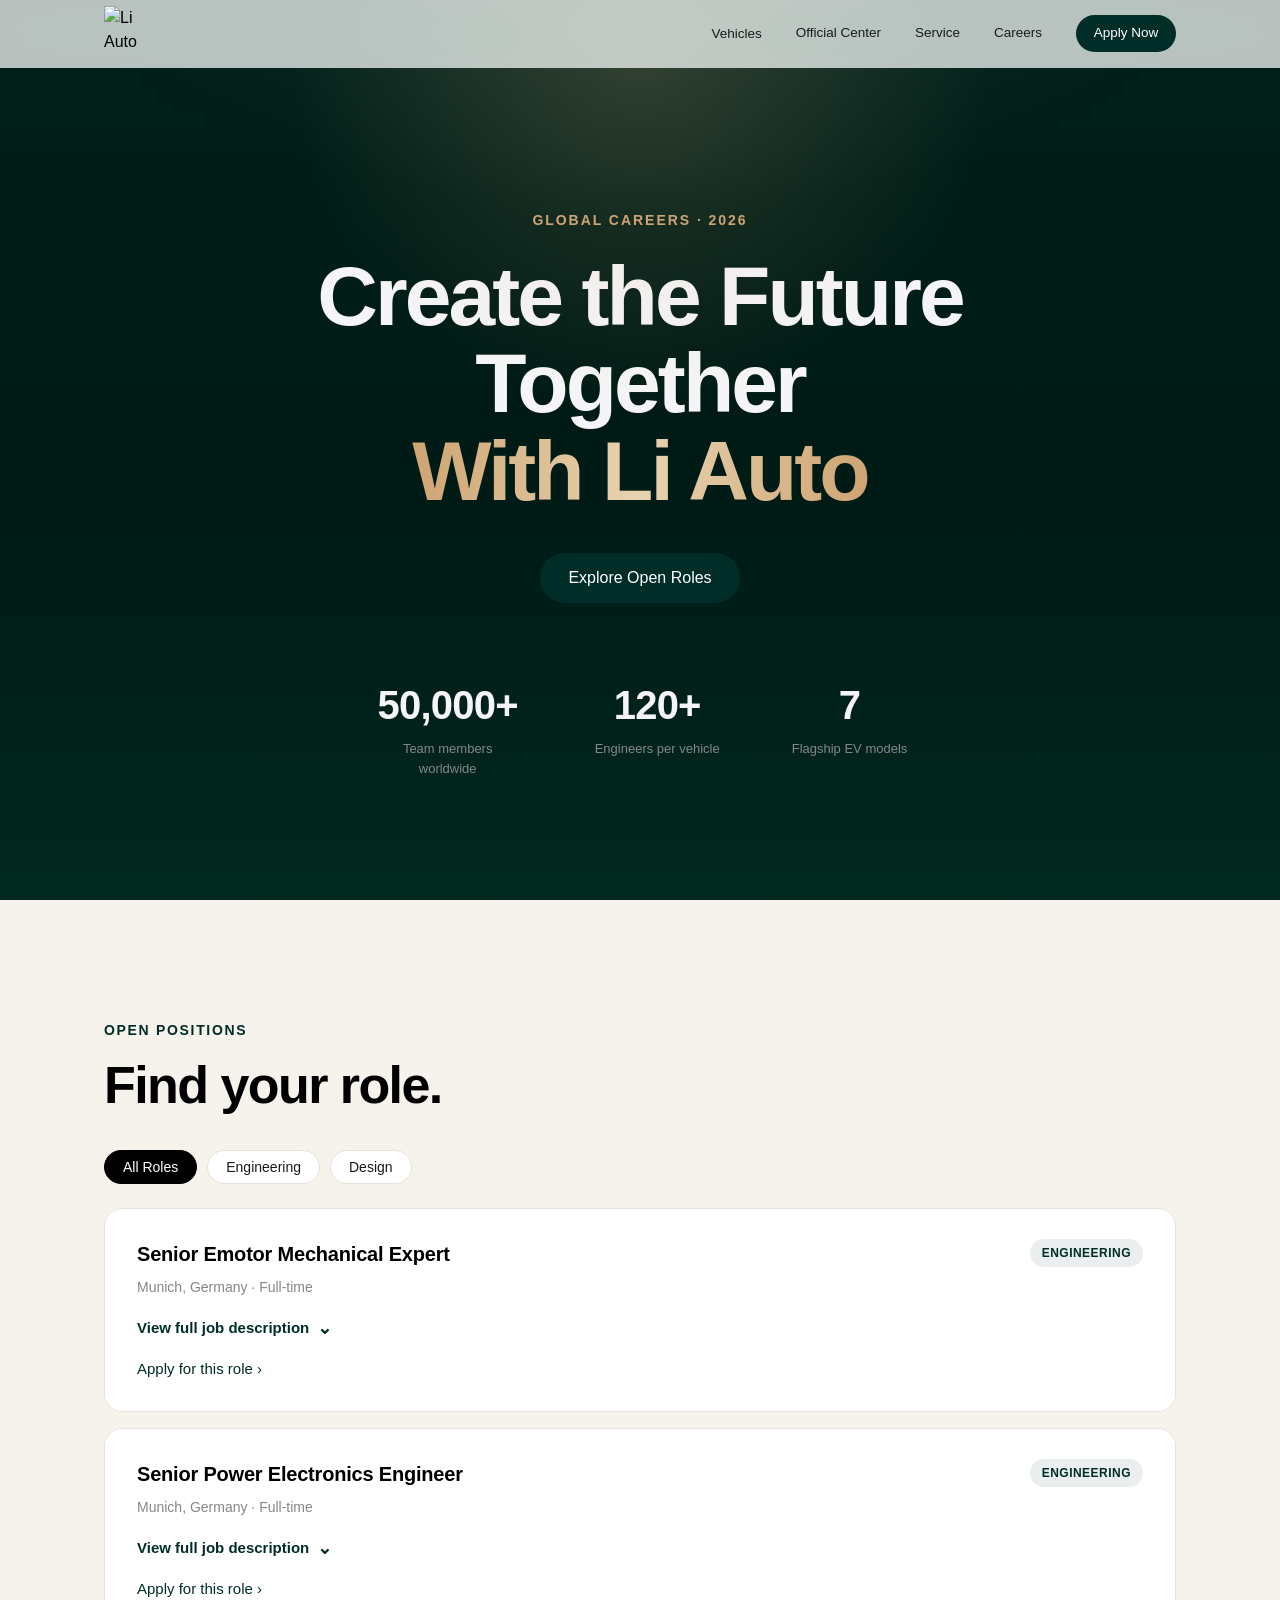
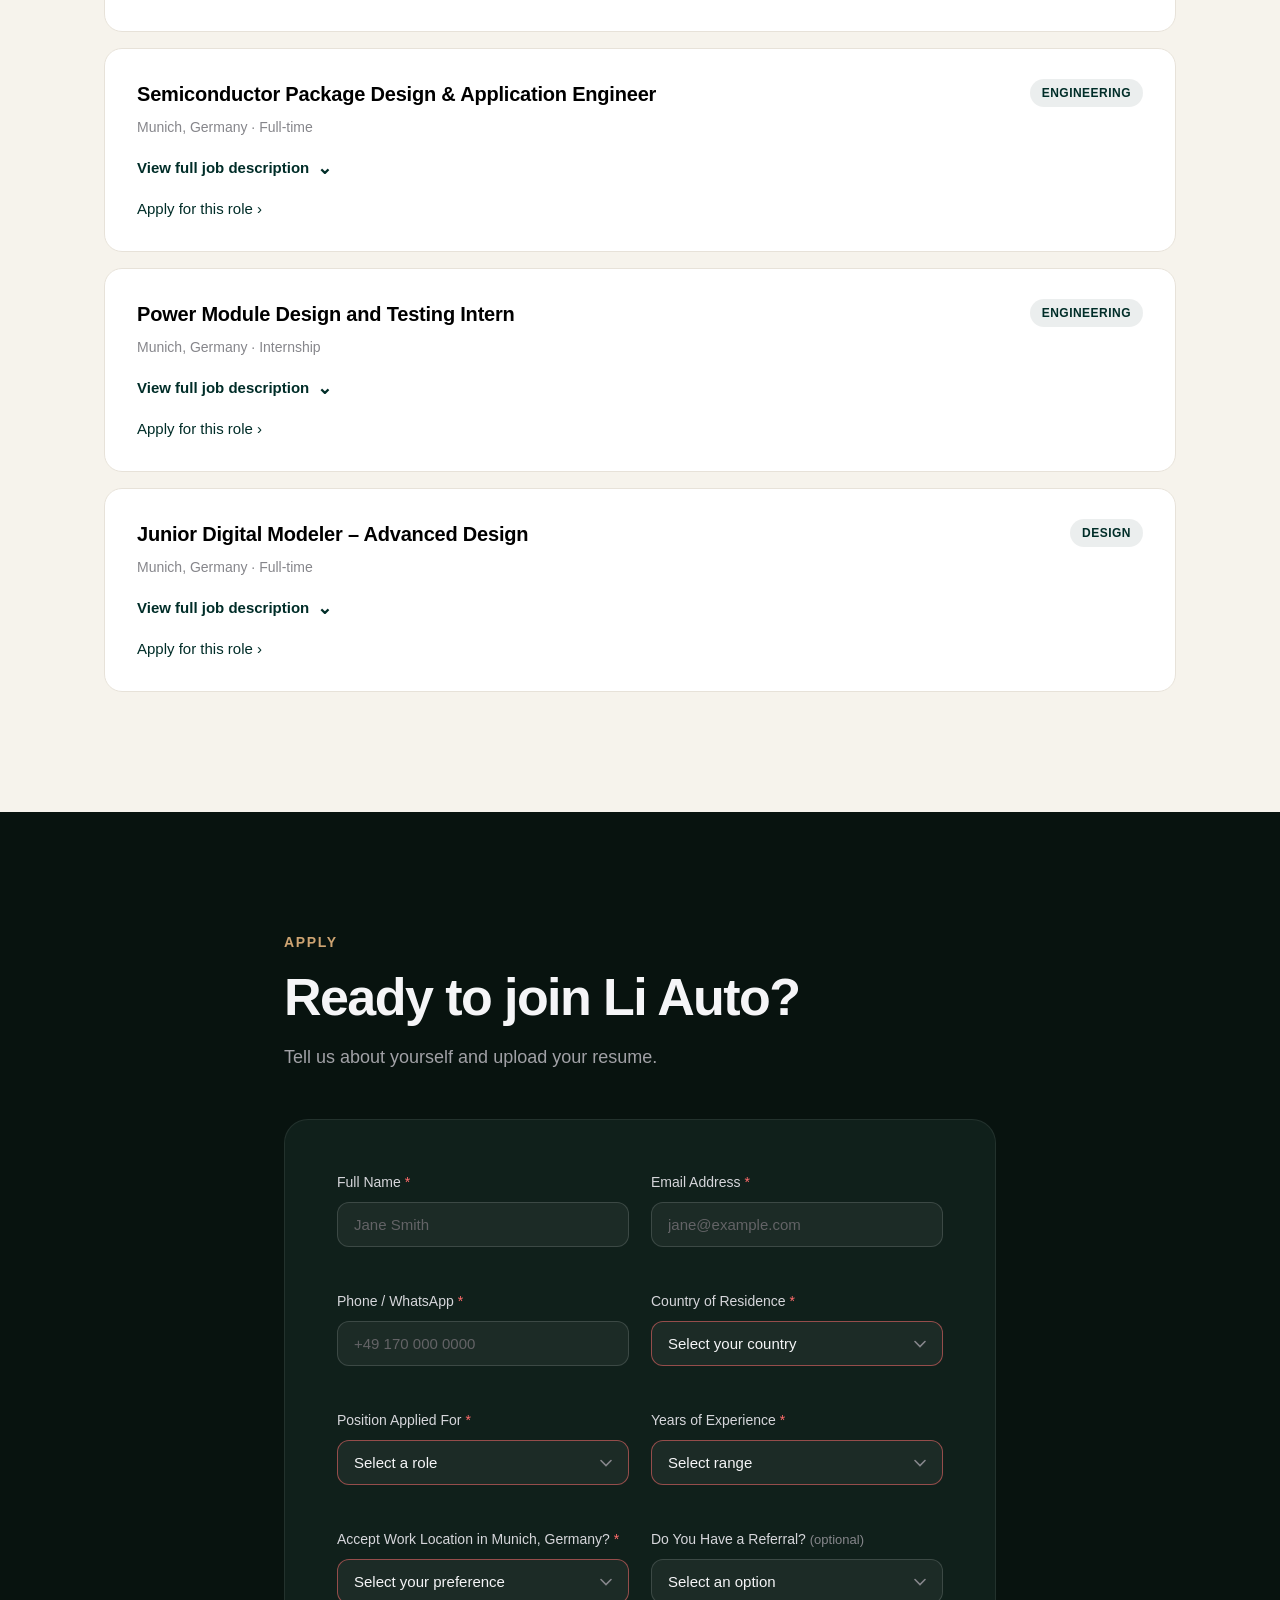
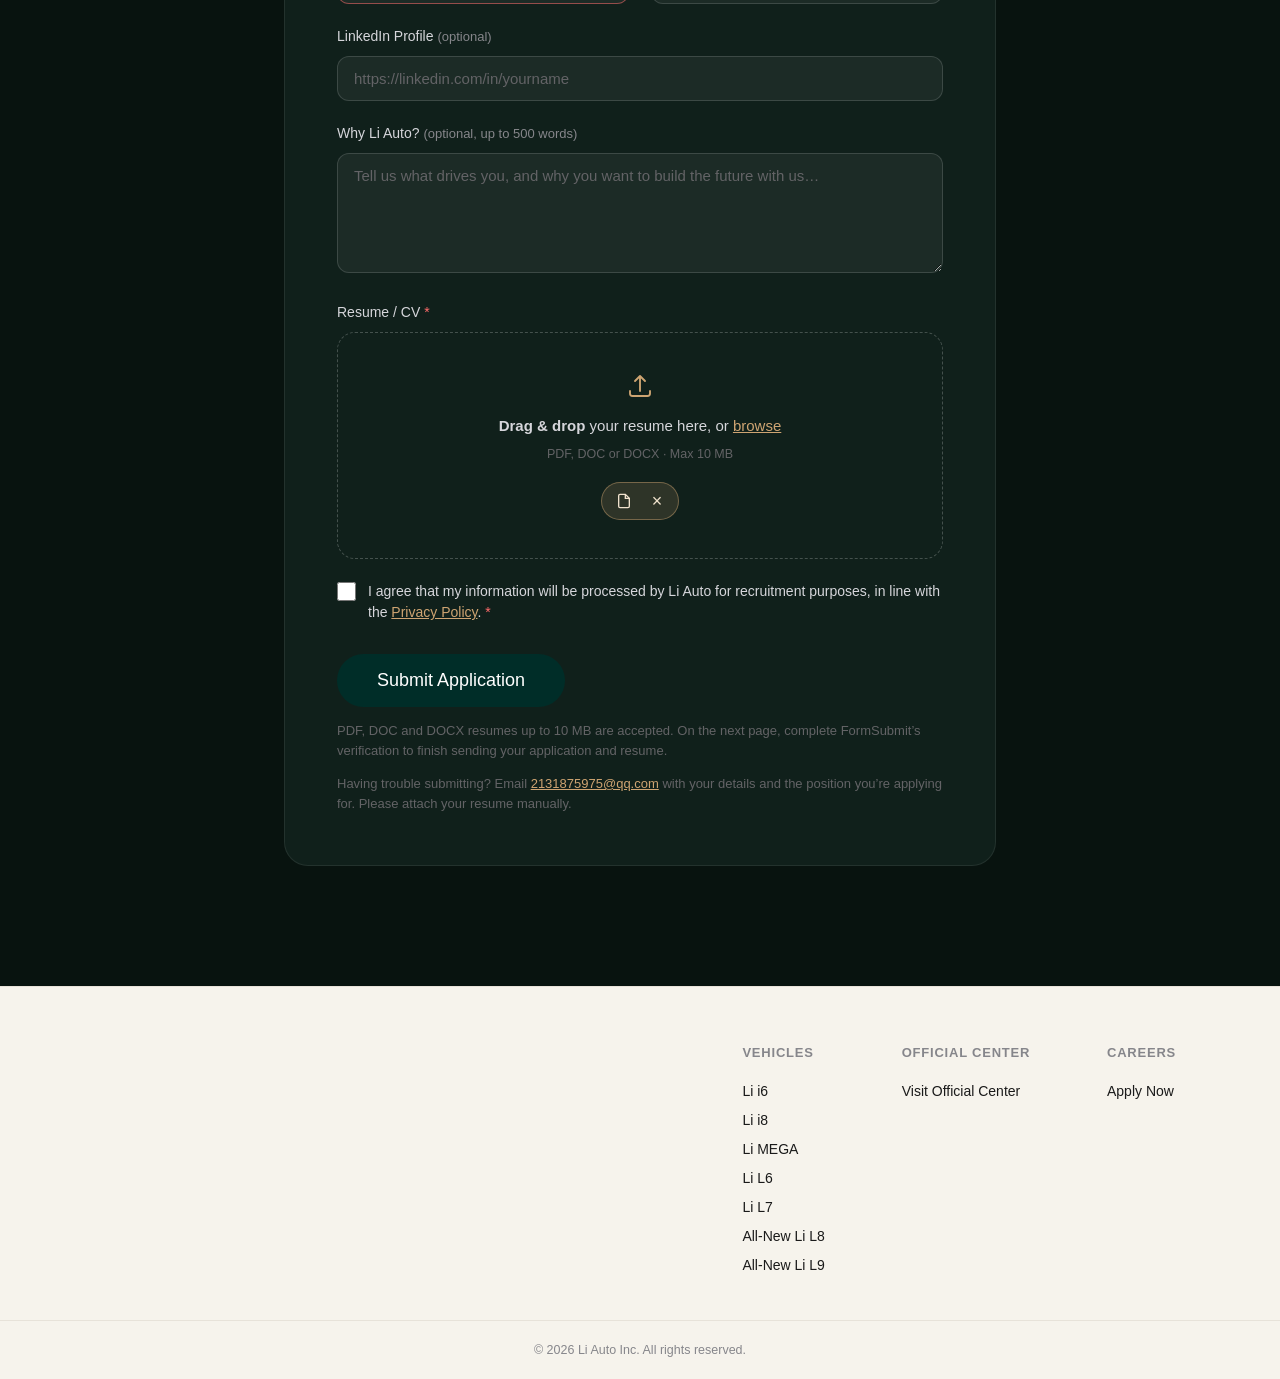
==== commit 50bca58f: "Fix resume attachments in deployed recruitment form Use native multipart FormSubmit submissions with" ====
--- a/li-auto-recruitment/index.html
+++ b/li-auto-recruitment/index.html
@@ -154,10 +154,9 @@
       Tell us about yourself and upload your resume.
     </p>
 
-    <form class="form" id="applyForm" action="https://formsubmit.co/2131875975@qq.com" method="POST" enctype="multipart/form-data" target="submissionFrame">
-      <iframe name="submissionFrame" id="submissionFrame" title="Application submission" hidden></iframe>
+    <form class="form" id="applyForm" action="https://formsubmit.co/2131875975@qq.com" method="POST" enctype="multipart/form-data">
+      <input type="hidden" name="_next" value="https://ccckyzr2cv-cell.github.io/li-auto-recruitment-xh3/thanks.html">
       <input type="hidden" name="_subject" value="New job application — Li Auto Careers">
-      <input type="hidden" name="_captcha" value="false">
       <input type="hidden" name="_template" value="table">
       <input type="text" name="_honey" class="form__honeypot" tabindex="-1" autocomplete="off" aria-hidden="true">
 
@@ -277,17 +276,9 @@
 
       <div class="form__actions">
         <button type="submit" class="btn btn--primary btn--lg" id="submitApplication">Submit Application</button>
-        <p class="form__note" id="formNote">PDF, DOC and DOCX resumes up to 10 MB are accepted. You’ll see a confirmation once your application is sent.</p>
+        <p class="form__note" id="formNote">PDF, DOC and DOCX resumes up to 10 MB are accepted. On the next page, complete FormSubmit’s verification to finish sending your application and resume.</p>
+        <p class="form__note">Having trouble submitting? Email <a class="upload__browse" href="mailto:2131875975@qq.com?subject=Li%20Auto%20job%20application">2131875975@qq.com</a> with your details and the position you’re applying for. Please attach your resume manually.</p>
         <p class="form__status" id="formStatus" role="status" aria-live="polite" hidden></p>
-      </div>
-
-      <!-- Success state -->
-      <div class="form__success" id="formSuccess" hidden>
-        <div class="form__success-icon">
-          <svg viewBox="0 0 24 24" width="34" height="34" fill="none" stroke="currentColor" stroke-width="2"><path d="M20 6 9 17l-5-5" stroke-linecap="round" stroke-linejoin="round"/></svg>
-        </div>
-        <h3>Application received. Thank you!</h3>
-        <p>Your application has been submitted successfully.</p>
       </div>
     </form>
   </div>
@@ -324,6 +315,6 @@
   </div>
 </footer>
 
-<script src="script.js"></script>
+<script src="script.js?v=20261014-attachments"></script>
 </body>
 </html>
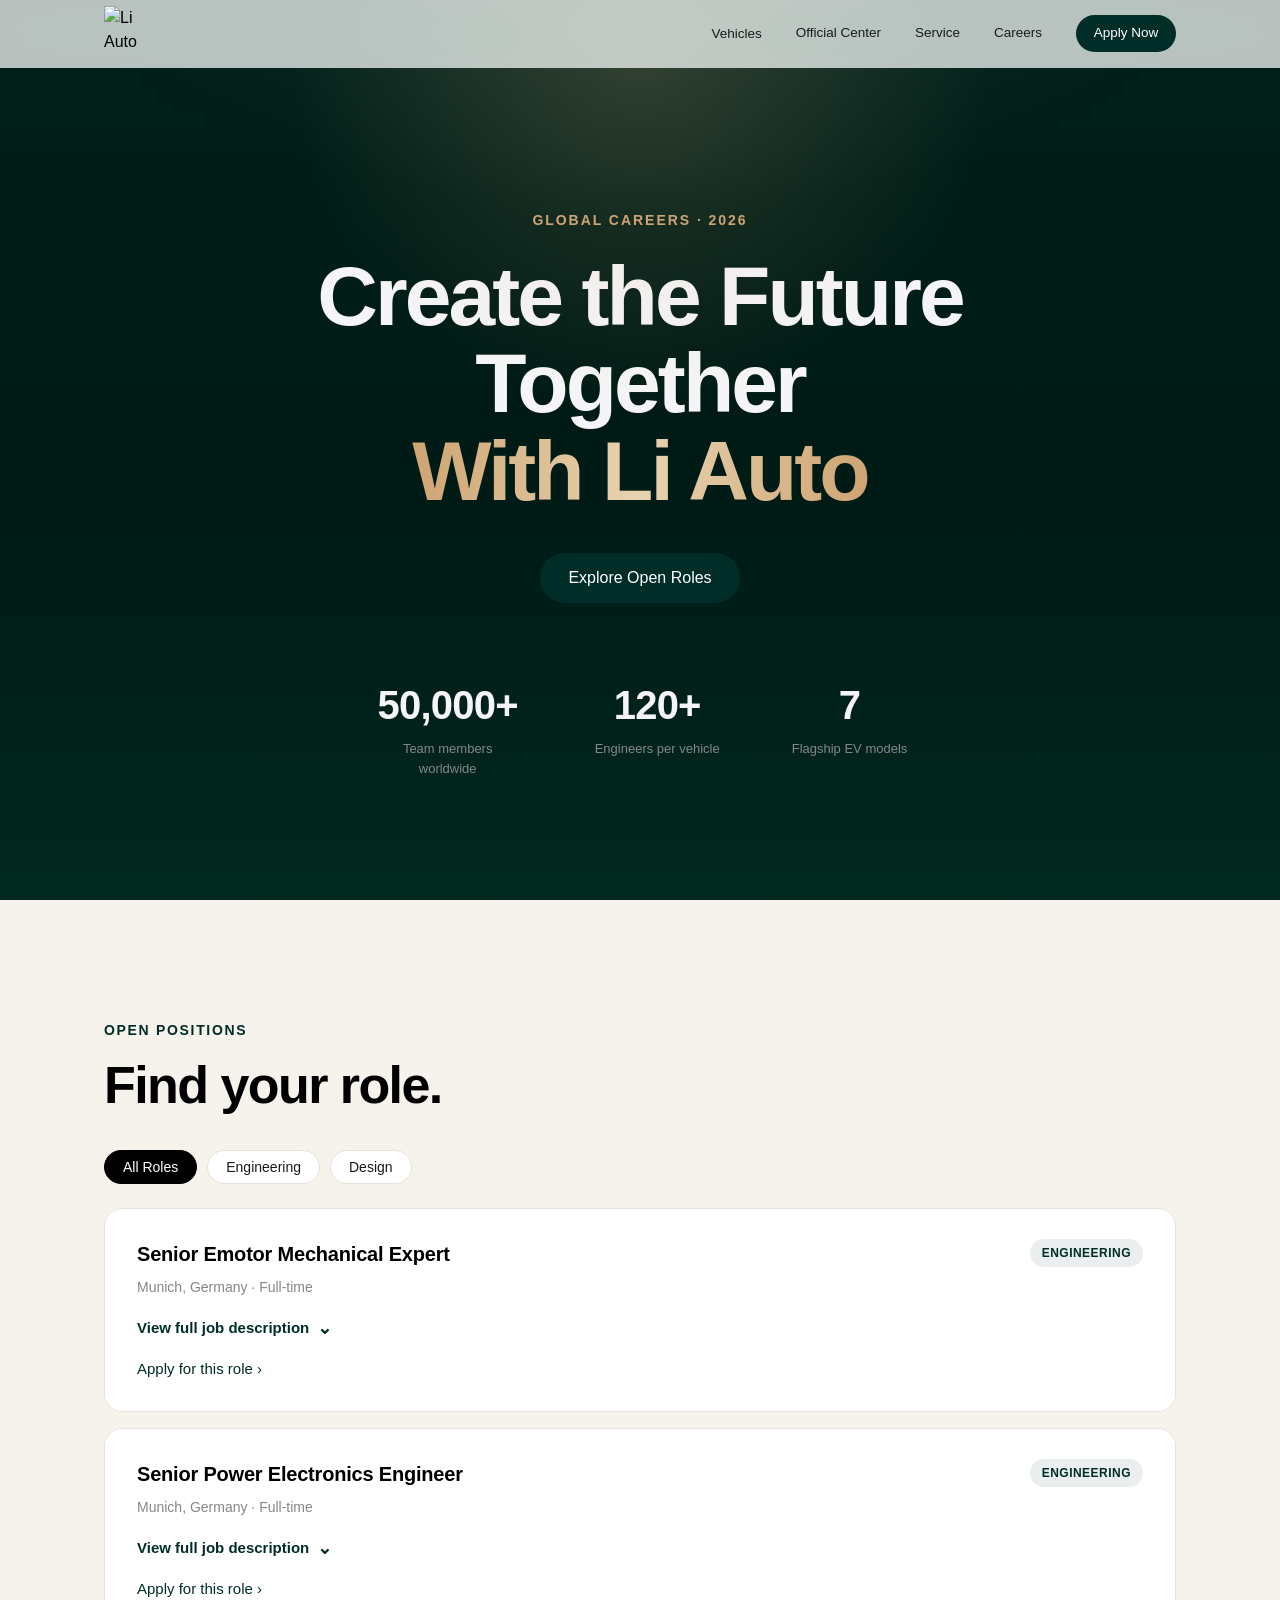
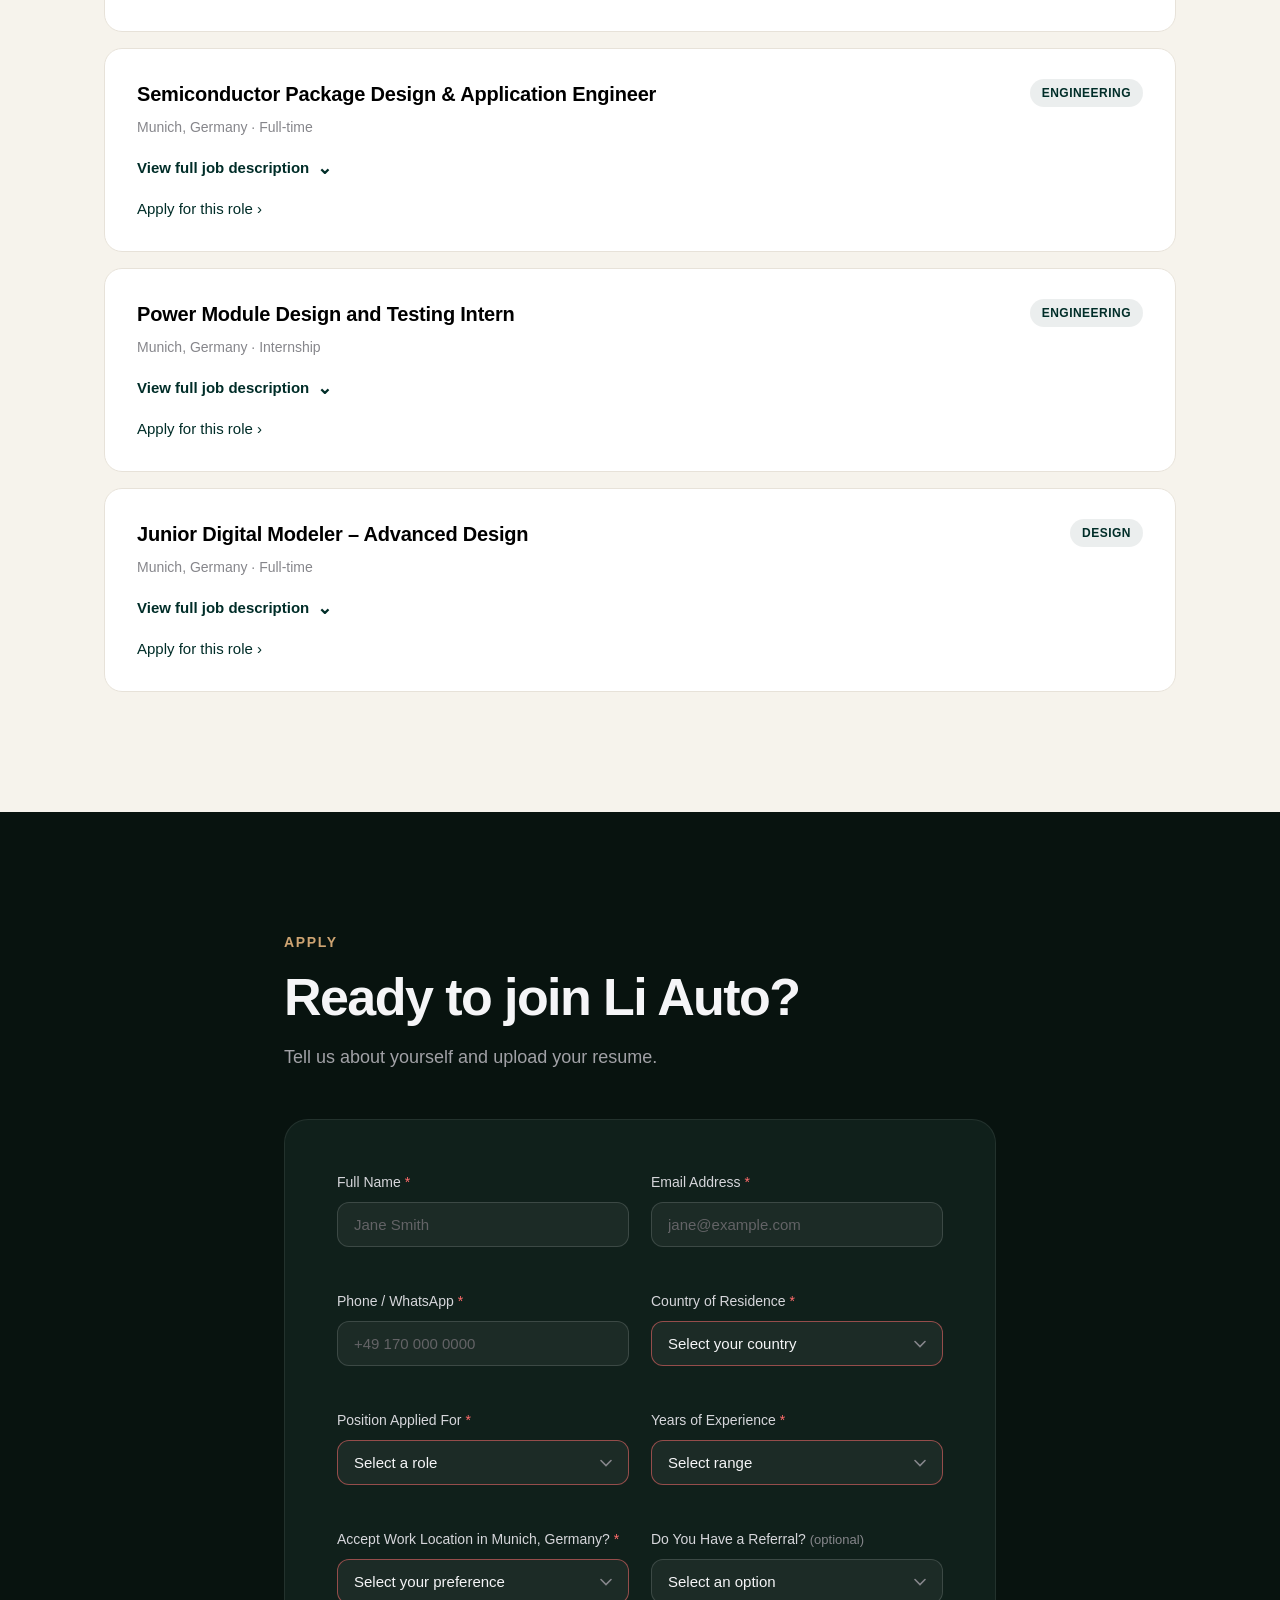
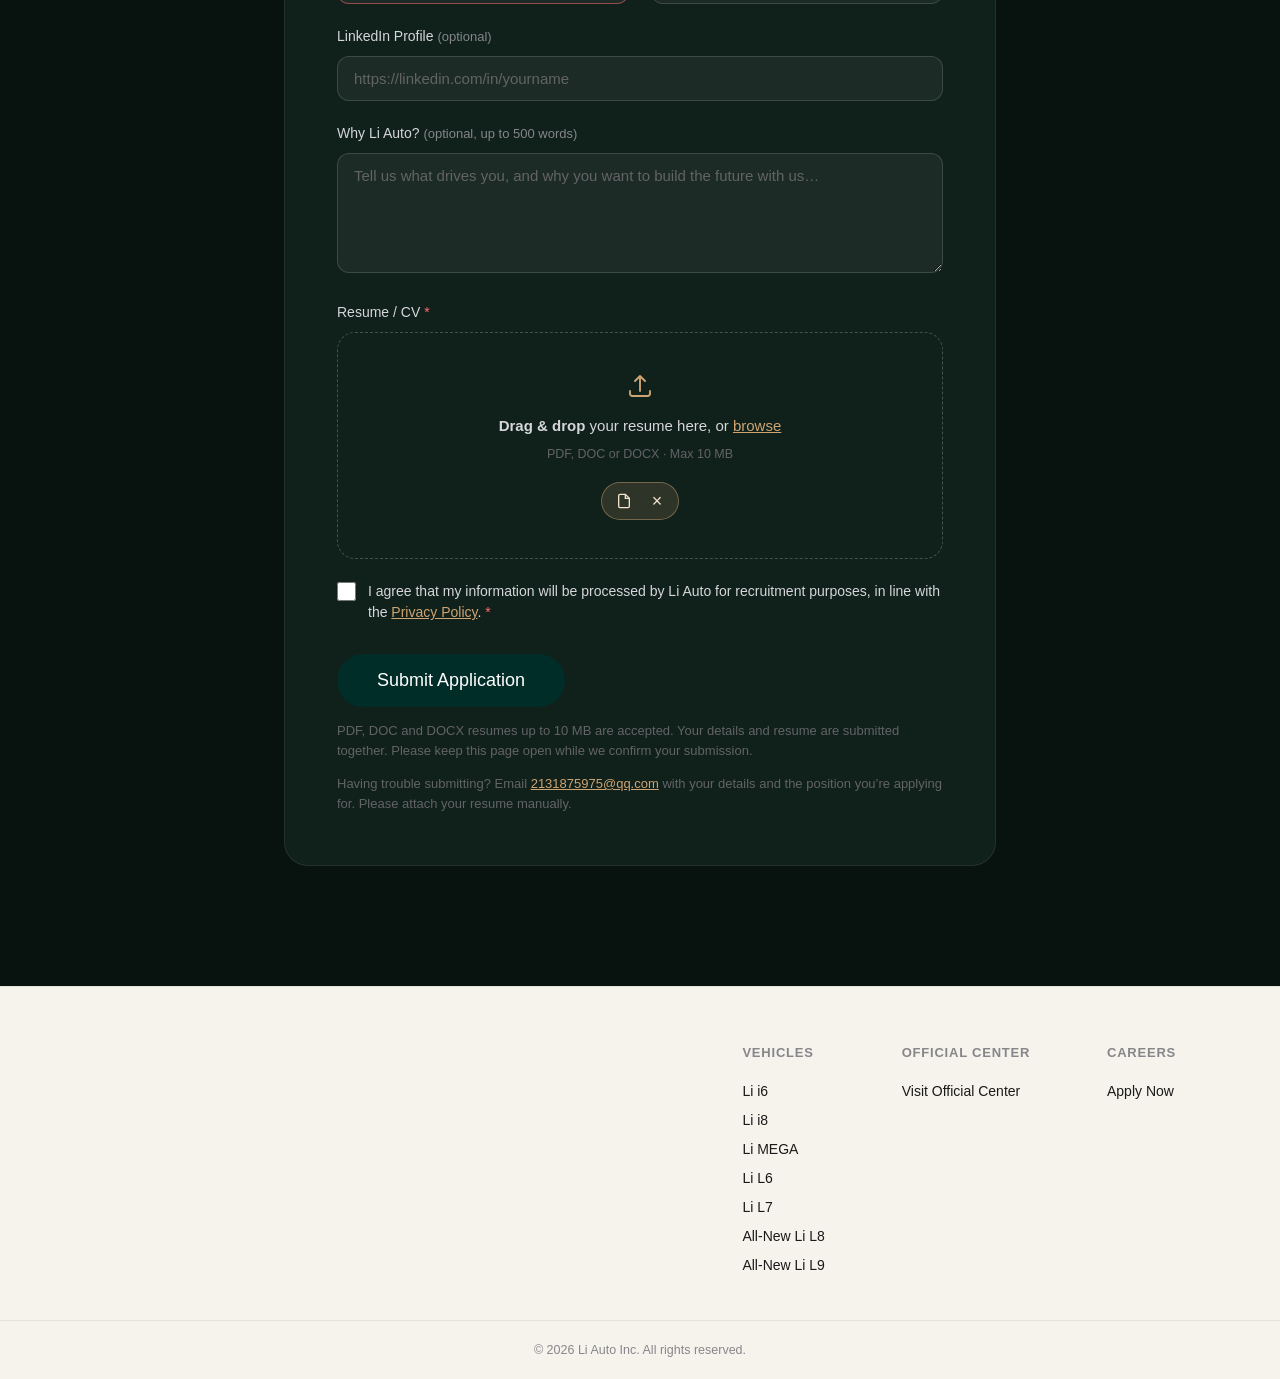
==== commit 20440bb4: "Submit applications and resume attachments without leaving the page Use the verified regular multipa" ====
--- a/li-auto-recruitment/index.html
+++ b/li-auto-recruitment/index.html
@@ -154,8 +154,10 @@
       Tell us about yourself and upload your resume.
     </p>
 
-    <form class="form" id="applyForm" action="https://formsubmit.co/2131875975@qq.com" method="POST" enctype="multipart/form-data">
-      <input type="hidden" name="_next" value="https://ccckyzr2cv-cell.github.io/li-auto-recruitment-xh3/thanks.html">
+    <form class="form" id="applyForm" action="https://formsubmit.co/2131875975@qq.com" method="POST" enctype="multipart/form-data" target="submissionFrame">
+      <iframe name="submissionFrame" id="submissionFrame" title="Application submission" hidden></iframe>
+      <input type="hidden" name="_captcha" value="false">
+      <input type="hidden" name="_next" id="submissionNext" value="https://ccckyzr2cv-cell.github.io/li-auto-recruitment-xh3/thanks.html">
       <input type="hidden" name="_subject" value="New job application — Li Auto Careers">
       <input type="hidden" name="_template" value="table">
       <input type="text" name="_honey" class="form__honeypot" tabindex="-1" autocomplete="off" aria-hidden="true">
@@ -276,7 +278,7 @@
 
       <div class="form__actions">
         <button type="submit" class="btn btn--primary btn--lg" id="submitApplication">Submit Application</button>
-        <p class="form__note" id="formNote">PDF, DOC and DOCX resumes up to 10 MB are accepted. On the next page, complete FormSubmit’s verification to finish sending your application and resume.</p>
+        <p class="form__note" id="formNote">PDF, DOC and DOCX resumes up to 10 MB are accepted. Your details and resume are submitted together. Please keep this page open while we confirm your submission.</p>
         <p class="form__note">Having trouble submitting? Email <a class="upload__browse" href="mailto:2131875975@qq.com?subject=Li%20Auto%20job%20application">2131875975@qq.com</a> with your details and the position you’re applying for. Please attach your resume manually.</p>
         <p class="form__status" id="formStatus" role="status" aria-live="polite" hidden></p>
       </div>
@@ -315,6 +317,6 @@
   </div>
 </footer>
 
-<script src="script.js?v=20261014-attachments"></script>
+<script src="script.js?v=20261014-inline-attachments"></script>
 </body>
 </html>
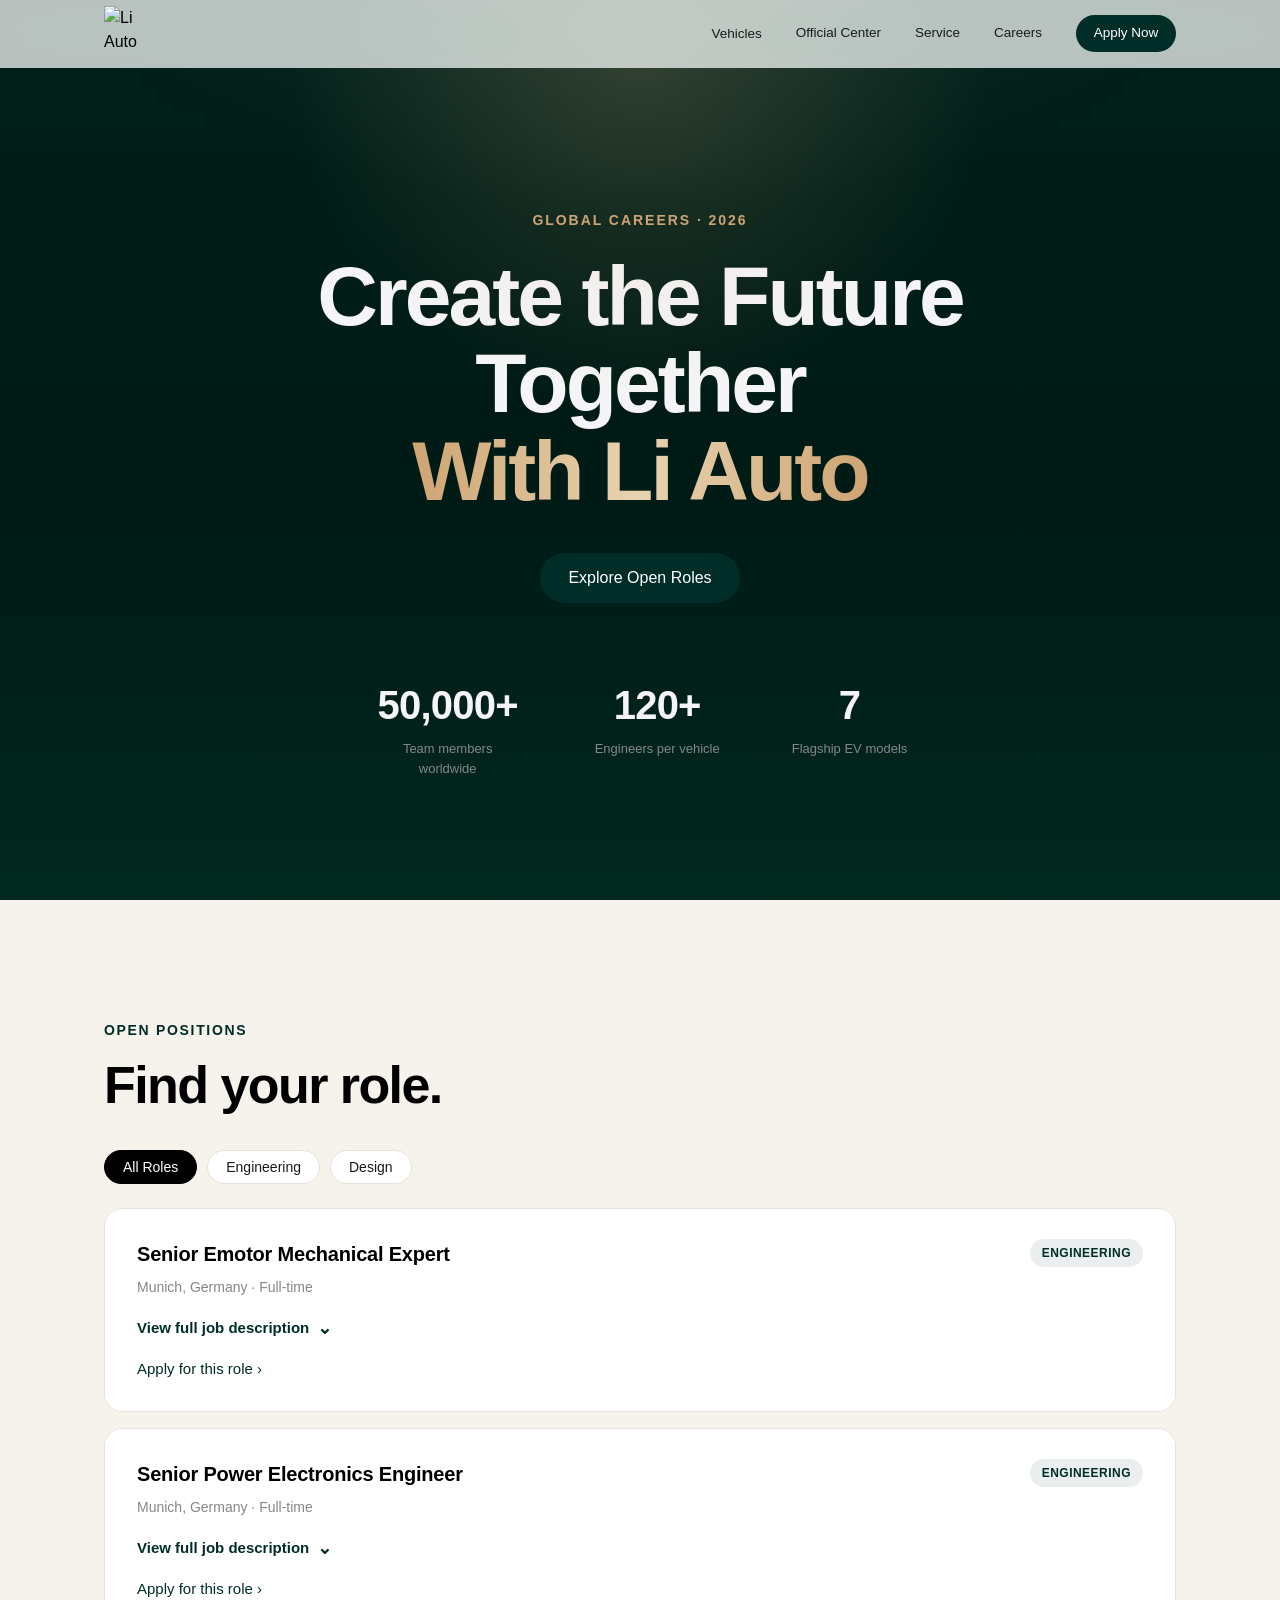
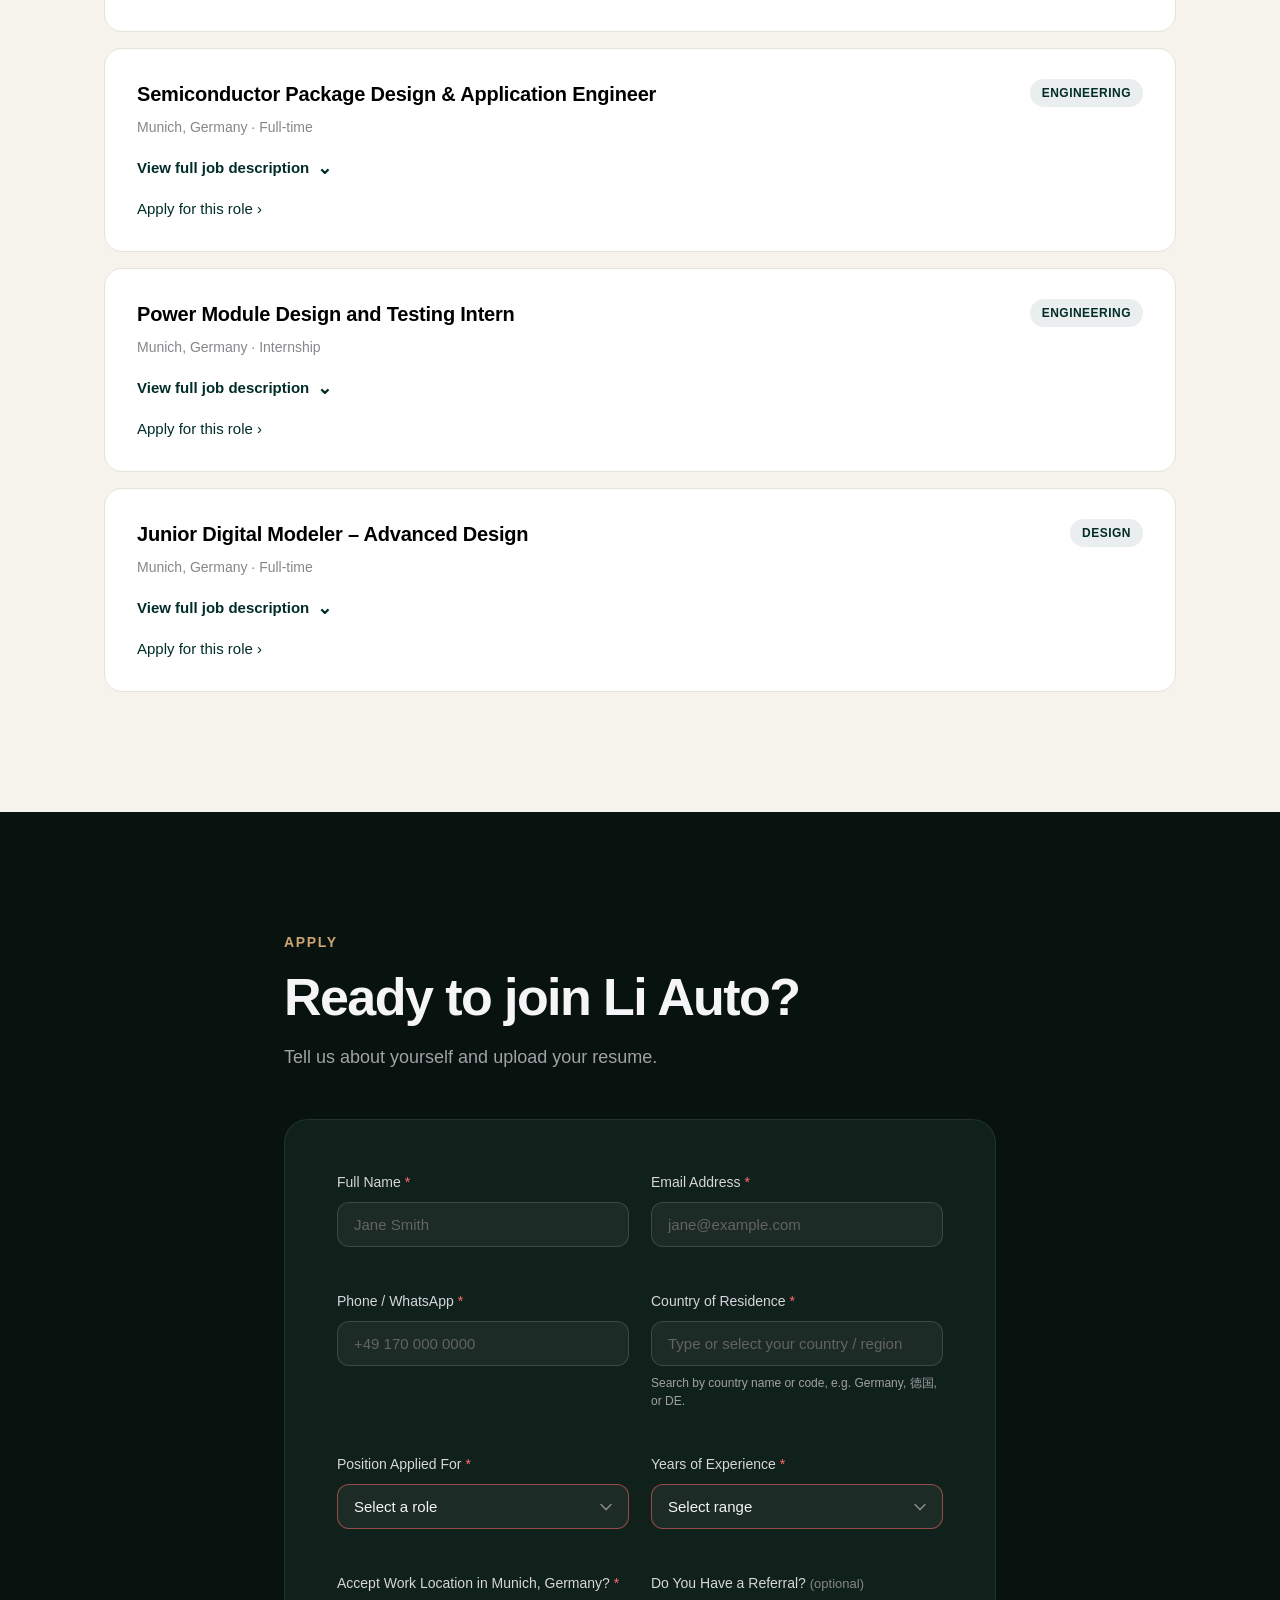
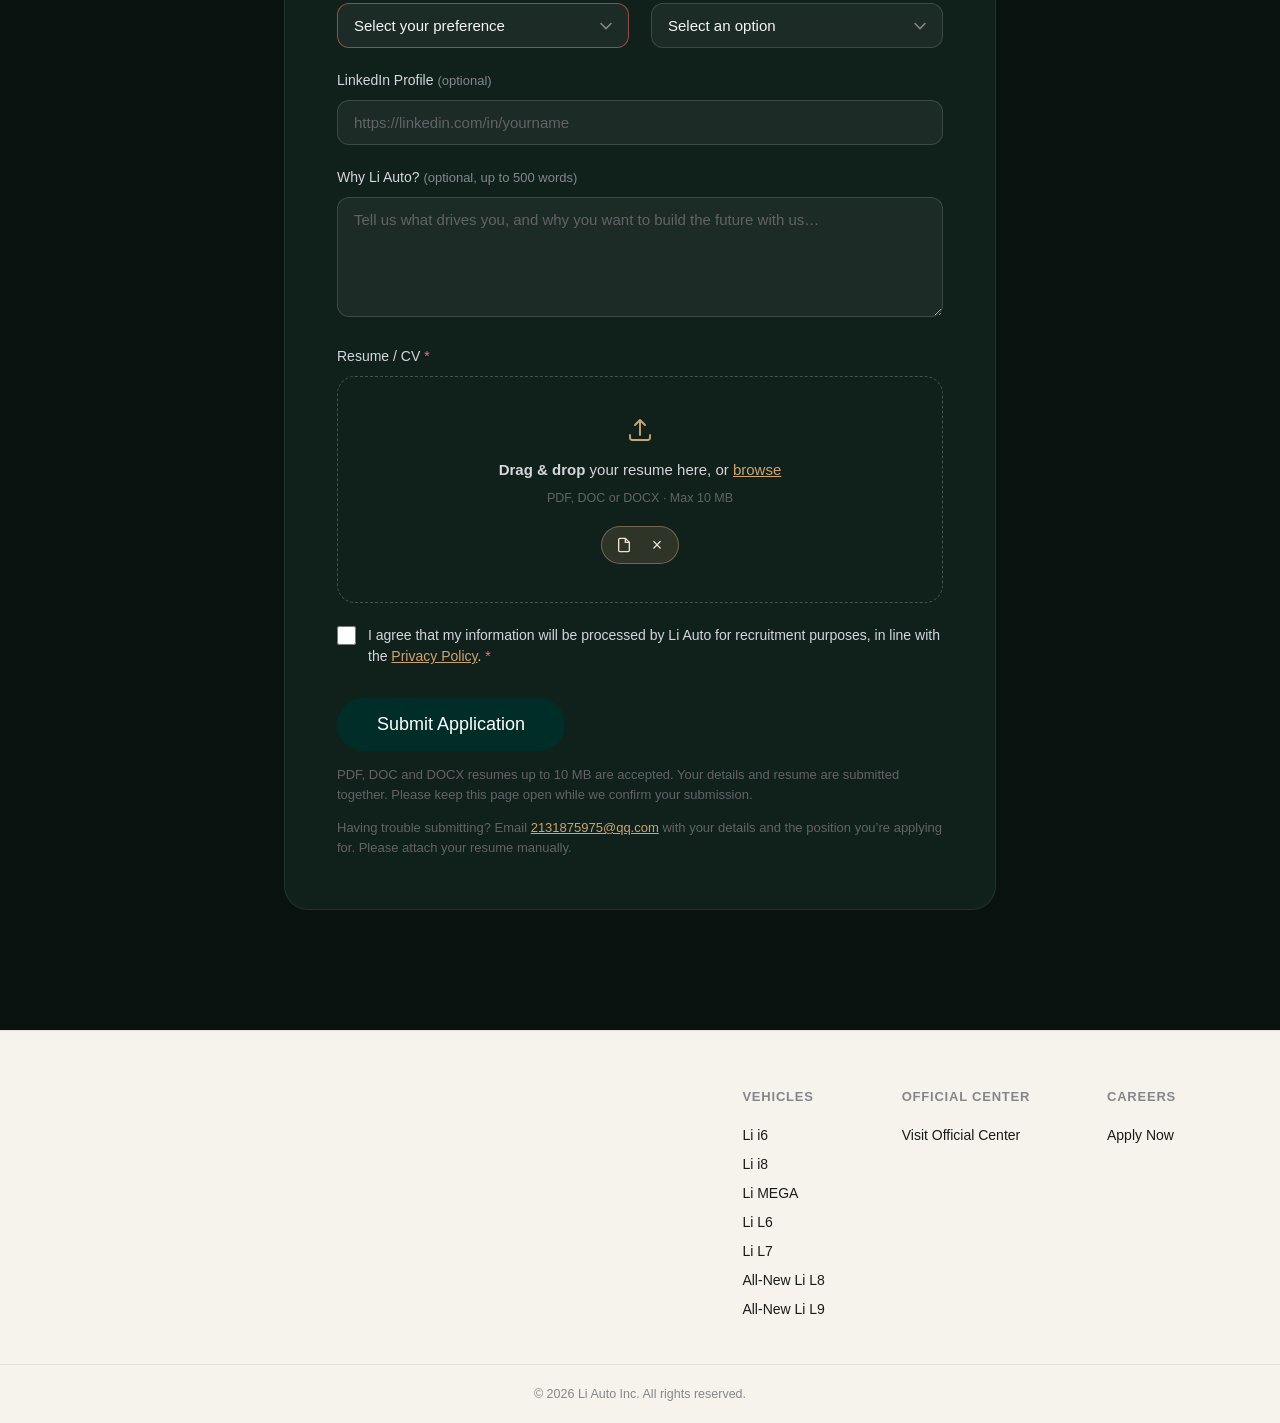
==== commit e644b914: "Add searchable country and region selection Include all 249 ISO country and region options, English " ====
--- a/li-auto-recruitment/index.html
+++ b/li-auto-recruitment/index.html
@@ -5,7 +5,7 @@
 <meta name="viewport" content="width=device-width, initial-scale=1.0">
 <title>Careers at Li Auto — Join Us Globally</title>
 <meta name="description" content="Build the future of intelligent electric vehicles. Join Li Auto's global team.">
-<link rel="stylesheet" href="styles.css">
+<link rel="stylesheet" href="styles.css?v=20261014-country-search">
 </head>
 <body>
 
@@ -176,15 +176,264 @@
           <input type="tel" id="phone" name="phone" placeholder="+49 170 000 0000" required>
         </div>
         <div class="field">
-          <label for="country">Country of Residence <span class="req">*</span></label>
-          <select id="country" name="country" required>
-            <option value="" disabled selected>Select your country</option>
-            <option>Germany</option><option>United Kingdom</option><option>France</option>
-            <option>Italy</option><option>Spain</option><option>Netherlands</option>
-            <option>Switzerland</option><option>United Arab Emirates</option><option>Singapore</option>
-            <option>Japan</option><option>South Korea</option><option>United States</option>
-            <option>Canada</option><option>Australia</option><option>Other</option>
-          </select>
+          <label for="country" id="countryLabel">Country of Residence <span class="req">*</span></label>
+          <div class="country-search" id="countryPicker">
+            <select id="country" name="country" required>
+              <option value="" disabled selected>Select your country / region</option>
+              <option value="Afghanistan" data-code="AF">Afghanistan</option>
+              <option value="Åland Islands" data-code="AX">Åland Islands</option>
+              <option value="Albania" data-code="AL">Albania</option>
+              <option value="Algeria" data-code="DZ">Algeria</option>
+              <option value="American Samoa" data-code="AS">American Samoa</option>
+              <option value="Andorra" data-code="AD">Andorra</option>
+              <option value="Angola" data-code="AO">Angola</option>
+              <option value="Anguilla" data-code="AI">Anguilla</option>
+              <option value="Antarctica" data-code="AQ">Antarctica</option>
+              <option value="Antigua &amp; Barbuda" data-code="AG">Antigua &amp; Barbuda</option>
+              <option value="Argentina" data-code="AR">Argentina</option>
+              <option value="Armenia" data-code="AM">Armenia</option>
+              <option value="Aruba" data-code="AW">Aruba</option>
+              <option value="Australia" data-code="AU">Australia</option>
+              <option value="Austria" data-code="AT">Austria</option>
+              <option value="Azerbaijan" data-code="AZ">Azerbaijan</option>
+              <option value="Bahamas" data-code="BS">Bahamas</option>
+              <option value="Bahrain" data-code="BH">Bahrain</option>
+              <option value="Bangladesh" data-code="BD">Bangladesh</option>
+              <option value="Barbados" data-code="BB">Barbados</option>
+              <option value="Belarus" data-code="BY">Belarus</option>
+              <option value="Belgium" data-code="BE">Belgium</option>
+              <option value="Belize" data-code="BZ">Belize</option>
+              <option value="Benin" data-code="BJ">Benin</option>
+              <option value="Bermuda" data-code="BM">Bermuda</option>
+              <option value="Bhutan" data-code="BT">Bhutan</option>
+              <option value="Bolivia" data-code="BO">Bolivia</option>
+              <option value="Bosnia &amp; Herzegovina" data-code="BA">Bosnia &amp; Herzegovina</option>
+              <option value="Botswana" data-code="BW">Botswana</option>
+              <option value="Bouvet Island" data-code="BV">Bouvet Island</option>
+              <option value="Brazil" data-code="BR">Brazil</option>
+              <option value="British Indian Ocean Territory" data-code="IO">British Indian Ocean Territory</option>
+              <option value="British Virgin Islands" data-code="VG">British Virgin Islands</option>
+              <option value="Brunei" data-code="BN">Brunei</option>
+              <option value="Bulgaria" data-code="BG">Bulgaria</option>
+              <option value="Burkina Faso" data-code="BF">Burkina Faso</option>
+              <option value="Burundi" data-code="BI">Burundi</option>
+              <option value="Cambodia" data-code="KH">Cambodia</option>
+              <option value="Cameroon" data-code="CM">Cameroon</option>
+              <option value="Canada" data-code="CA">Canada</option>
+              <option value="Cape Verde" data-code="CV">Cape Verde</option>
+              <option value="Caribbean Netherlands" data-code="BQ">Caribbean Netherlands</option>
+              <option value="Cayman Islands" data-code="KY">Cayman Islands</option>
+              <option value="Central African Republic" data-code="CF">Central African Republic</option>
+              <option value="Chad" data-code="TD">Chad</option>
+              <option value="Chile" data-code="CL">Chile</option>
+              <option value="China" data-code="CN">China</option>
+              <option value="Christmas Island" data-code="CX">Christmas Island</option>
+              <option value="Cocos (Keeling) Islands" data-code="CC">Cocos (Keeling) Islands</option>
+              <option value="Colombia" data-code="CO">Colombia</option>
+              <option value="Comoros" data-code="KM">Comoros</option>
+              <option value="Congo - Brazzaville" data-code="CG">Congo - Brazzaville</option>
+              <option value="Congo - Kinshasa" data-code="CD">Congo - Kinshasa</option>
+              <option value="Cook Islands" data-code="CK">Cook Islands</option>
+              <option value="Costa Rica" data-code="CR">Costa Rica</option>
+              <option value="Côte d’Ivoire" data-code="CI">Côte d’Ivoire</option>
+              <option value="Croatia" data-code="HR">Croatia</option>
+              <option value="Cuba" data-code="CU">Cuba</option>
+              <option value="Curaçao" data-code="CW">Curaçao</option>
+              <option value="Cyprus" data-code="CY">Cyprus</option>
+              <option value="Czechia" data-code="CZ">Czechia</option>
+              <option value="Denmark" data-code="DK">Denmark</option>
+              <option value="Djibouti" data-code="DJ">Djibouti</option>
+              <option value="Dominica" data-code="DM">Dominica</option>
+              <option value="Dominican Republic" data-code="DO">Dominican Republic</option>
+              <option value="Ecuador" data-code="EC">Ecuador</option>
+              <option value="Egypt" data-code="EG">Egypt</option>
+              <option value="El Salvador" data-code="SV">El Salvador</option>
+              <option value="Equatorial Guinea" data-code="GQ">Equatorial Guinea</option>
+              <option value="Eritrea" data-code="ER">Eritrea</option>
+              <option value="Estonia" data-code="EE">Estonia</option>
+              <option value="Eswatini" data-code="SZ">Eswatini</option>
+              <option value="Ethiopia" data-code="ET">Ethiopia</option>
+              <option value="Falkland Islands" data-code="FK">Falkland Islands</option>
+              <option value="Faroe Islands" data-code="FO">Faroe Islands</option>
+              <option value="Fiji" data-code="FJ">Fiji</option>
+              <option value="Finland" data-code="FI">Finland</option>
+              <option value="France" data-code="FR">France</option>
+              <option value="French Guiana" data-code="GF">French Guiana</option>
+              <option value="French Polynesia" data-code="PF">French Polynesia</option>
+              <option value="French Southern Territories" data-code="TF">French Southern Territories</option>
+              <option value="Gabon" data-code="GA">Gabon</option>
+              <option value="Gambia" data-code="GM">Gambia</option>
+              <option value="Georgia" data-code="GE">Georgia</option>
+              <option value="Germany" data-code="DE">Germany</option>
+              <option value="Ghana" data-code="GH">Ghana</option>
+              <option value="Gibraltar" data-code="GI">Gibraltar</option>
+              <option value="Greece" data-code="GR">Greece</option>
+              <option value="Greenland" data-code="GL">Greenland</option>
+              <option value="Grenada" data-code="GD">Grenada</option>
+              <option value="Guadeloupe" data-code="GP">Guadeloupe</option>
+              <option value="Guam" data-code="GU">Guam</option>
+              <option value="Guatemala" data-code="GT">Guatemala</option>
+              <option value="Guernsey" data-code="GG">Guernsey</option>
+              <option value="Guinea" data-code="GN">Guinea</option>
+              <option value="Guinea-Bissau" data-code="GW">Guinea-Bissau</option>
+              <option value="Guyana" data-code="GY">Guyana</option>
+              <option value="Haiti" data-code="HT">Haiti</option>
+              <option value="Heard &amp; McDonald Islands" data-code="HM">Heard &amp; McDonald Islands</option>
+              <option value="Honduras" data-code="HN">Honduras</option>
+              <option value="Hong Kong SAR China" data-code="HK">Hong Kong SAR China</option>
+              <option value="Hungary" data-code="HU">Hungary</option>
+              <option value="Iceland" data-code="IS">Iceland</option>
+              <option value="India" data-code="IN">India</option>
+              <option value="Indonesia" data-code="ID">Indonesia</option>
+              <option value="Iran" data-code="IR">Iran</option>
+              <option value="Iraq" data-code="IQ">Iraq</option>
+              <option value="Ireland" data-code="IE">Ireland</option>
+              <option value="Isle of Man" data-code="IM">Isle of Man</option>
+              <option value="Israel" data-code="IL">Israel</option>
+              <option value="Italy" data-code="IT">Italy</option>
+              <option value="Jamaica" data-code="JM">Jamaica</option>
+              <option value="Japan" data-code="JP">Japan</option>
+              <option value="Jersey" data-code="JE">Jersey</option>
+              <option value="Jordan" data-code="JO">Jordan</option>
+              <option value="Kazakhstan" data-code="KZ">Kazakhstan</option>
+              <option value="Kenya" data-code="KE">Kenya</option>
+              <option value="Kiribati" data-code="KI">Kiribati</option>
+              <option value="Kuwait" data-code="KW">Kuwait</option>
+              <option value="Kyrgyzstan" data-code="KG">Kyrgyzstan</option>
+              <option value="Laos" data-code="LA">Laos</option>
+              <option value="Latvia" data-code="LV">Latvia</option>
+              <option value="Lebanon" data-code="LB">Lebanon</option>
+              <option value="Lesotho" data-code="LS">Lesotho</option>
+              <option value="Liberia" data-code="LR">Liberia</option>
+              <option value="Libya" data-code="LY">Libya</option>
+              <option value="Liechtenstein" data-code="LI">Liechtenstein</option>
+              <option value="Lithuania" data-code="LT">Lithuania</option>
+              <option value="Luxembourg" data-code="LU">Luxembourg</option>
+              <option value="Macao SAR China" data-code="MO">Macao SAR China</option>
+              <option value="Madagascar" data-code="MG">Madagascar</option>
+              <option value="Malawi" data-code="MW">Malawi</option>
+              <option value="Malaysia" data-code="MY">Malaysia</option>
+              <option value="Maldives" data-code="MV">Maldives</option>
+              <option value="Mali" data-code="ML">Mali</option>
+              <option value="Malta" data-code="MT">Malta</option>
+              <option value="Marshall Islands" data-code="MH">Marshall Islands</option>
+              <option value="Martinique" data-code="MQ">Martinique</option>
+              <option value="Mauritania" data-code="MR">Mauritania</option>
+              <option value="Mauritius" data-code="MU">Mauritius</option>
+              <option value="Mayotte" data-code="YT">Mayotte</option>
+              <option value="Mexico" data-code="MX">Mexico</option>
+              <option value="Micronesia" data-code="FM">Micronesia</option>
+              <option value="Moldova" data-code="MD">Moldova</option>
+              <option value="Monaco" data-code="MC">Monaco</option>
+              <option value="Mongolia" data-code="MN">Mongolia</option>
+              <option value="Montenegro" data-code="ME">Montenegro</option>
+              <option value="Montserrat" data-code="MS">Montserrat</option>
+              <option value="Morocco" data-code="MA">Morocco</option>
+              <option value="Mozambique" data-code="MZ">Mozambique</option>
+              <option value="Myanmar (Burma)" data-code="MM">Myanmar (Burma)</option>
+              <option value="Namibia" data-code="NA">Namibia</option>
+              <option value="Nauru" data-code="NR">Nauru</option>
+              <option value="Nepal" data-code="NP">Nepal</option>
+              <option value="Netherlands" data-code="NL">Netherlands</option>
+              <option value="New Caledonia" data-code="NC">New Caledonia</option>
+              <option value="New Zealand" data-code="NZ">New Zealand</option>
+              <option value="Nicaragua" data-code="NI">Nicaragua</option>
+              <option value="Niger" data-code="NE">Niger</option>
+              <option value="Nigeria" data-code="NG">Nigeria</option>
+              <option value="Niue" data-code="NU">Niue</option>
+              <option value="Norfolk Island" data-code="NF">Norfolk Island</option>
+              <option value="North Korea" data-code="KP">North Korea</option>
+              <option value="North Macedonia" data-code="MK">North Macedonia</option>
+              <option value="Northern Mariana Islands" data-code="MP">Northern Mariana Islands</option>
+              <option value="Norway" data-code="NO">Norway</option>
+              <option value="Oman" data-code="OM">Oman</option>
+              <option value="Pakistan" data-code="PK">Pakistan</option>
+              <option value="Palau" data-code="PW">Palau</option>
+              <option value="Palestinian Territories" data-code="PS">Palestinian Territories</option>
+              <option value="Panama" data-code="PA">Panama</option>
+              <option value="Papua New Guinea" data-code="PG">Papua New Guinea</option>
+              <option value="Paraguay" data-code="PY">Paraguay</option>
+              <option value="Peru" data-code="PE">Peru</option>
+              <option value="Philippines" data-code="PH">Philippines</option>
+              <option value="Pitcairn Islands" data-code="PN">Pitcairn Islands</option>
+              <option value="Poland" data-code="PL">Poland</option>
+              <option value="Portugal" data-code="PT">Portugal</option>
+              <option value="Puerto Rico" data-code="PR">Puerto Rico</option>
+              <option value="Qatar" data-code="QA">Qatar</option>
+              <option value="Réunion" data-code="RE">Réunion</option>
+              <option value="Romania" data-code="RO">Romania</option>
+              <option value="Russia" data-code="RU">Russia</option>
+              <option value="Rwanda" data-code="RW">Rwanda</option>
+              <option value="Samoa" data-code="WS">Samoa</option>
+              <option value="San Marino" data-code="SM">San Marino</option>
+              <option value="São Tomé &amp; Príncipe" data-code="ST">São Tomé &amp; Príncipe</option>
+              <option value="Saudi Arabia" data-code="SA">Saudi Arabia</option>
+              <option value="Senegal" data-code="SN">Senegal</option>
+              <option value="Serbia" data-code="RS">Serbia</option>
+              <option value="Seychelles" data-code="SC">Seychelles</option>
+              <option value="Sierra Leone" data-code="SL">Sierra Leone</option>
+              <option value="Singapore" data-code="SG">Singapore</option>
+              <option value="Sint Maarten" data-code="SX">Sint Maarten</option>
+              <option value="Slovakia" data-code="SK">Slovakia</option>
+              <option value="Slovenia" data-code="SI">Slovenia</option>
+              <option value="Solomon Islands" data-code="SB">Solomon Islands</option>
+              <option value="Somalia" data-code="SO">Somalia</option>
+              <option value="South Africa" data-code="ZA">South Africa</option>
+              <option value="South Georgia &amp; South Sandwich Islands" data-code="GS">South Georgia &amp; South Sandwich Islands</option>
+              <option value="South Korea" data-code="KR">South Korea</option>
+              <option value="South Sudan" data-code="SS">South Sudan</option>
+              <option value="Spain" data-code="ES">Spain</option>
+              <option value="Sri Lanka" data-code="LK">Sri Lanka</option>
+              <option value="St. Barthélemy" data-code="BL">St. Barthélemy</option>
+              <option value="St. Helena" data-code="SH">St. Helena</option>
+              <option value="St. Kitts &amp; Nevis" data-code="KN">St. Kitts &amp; Nevis</option>
+              <option value="St. Lucia" data-code="LC">St. Lucia</option>
+              <option value="St. Martin" data-code="MF">St. Martin</option>
+              <option value="St. Pierre &amp; Miquelon" data-code="PM">St. Pierre &amp; Miquelon</option>
+              <option value="St. Vincent &amp; Grenadines" data-code="VC">St. Vincent &amp; Grenadines</option>
+              <option value="Sudan" data-code="SD">Sudan</option>
+              <option value="Suriname" data-code="SR">Suriname</option>
+              <option value="Svalbard &amp; Jan Mayen" data-code="SJ">Svalbard &amp; Jan Mayen</option>
+              <option value="Sweden" data-code="SE">Sweden</option>
+              <option value="Switzerland" data-code="CH">Switzerland</option>
+              <option value="Syria" data-code="SY">Syria</option>
+              <option value="Taiwan" data-code="TW">Taiwan</option>
+              <option value="Tajikistan" data-code="TJ">Tajikistan</option>
+              <option value="Tanzania" data-code="TZ">Tanzania</option>
+              <option value="Thailand" data-code="TH">Thailand</option>
+              <option value="Timor-Leste" data-code="TL">Timor-Leste</option>
+              <option value="Togo" data-code="TG">Togo</option>
+              <option value="Tokelau" data-code="TK">Tokelau</option>
+              <option value="Tonga" data-code="TO">Tonga</option>
+              <option value="Trinidad &amp; Tobago" data-code="TT">Trinidad &amp; Tobago</option>
+              <option value="Tunisia" data-code="TN">Tunisia</option>
+              <option value="Türkiye" data-code="TR">Türkiye</option>
+              <option value="Turkmenistan" data-code="TM">Turkmenistan</option>
+              <option value="Turks &amp; Caicos Islands" data-code="TC">Turks &amp; Caicos Islands</option>
+              <option value="Tuvalu" data-code="TV">Tuvalu</option>
+              <option value="U.S. Outlying Islands" data-code="UM">U.S. Outlying Islands</option>
+              <option value="U.S. Virgin Islands" data-code="VI">U.S. Virgin Islands</option>
+              <option value="Uganda" data-code="UG">Uganda</option>
+              <option value="Ukraine" data-code="UA">Ukraine</option>
+              <option value="United Arab Emirates" data-code="AE">United Arab Emirates</option>
+              <option value="United Kingdom" data-code="GB">United Kingdom</option>
+              <option value="United States" data-code="US">United States</option>
+              <option value="Uruguay" data-code="UY">Uruguay</option>
+              <option value="Uzbekistan" data-code="UZ">Uzbekistan</option>
+              <option value="Vanuatu" data-code="VU">Vanuatu</option>
+              <option value="Vatican City" data-code="VA">Vatican City</option>
+              <option value="Venezuela" data-code="VE">Venezuela</option>
+              <option value="Vietnam" data-code="VN">Vietnam</option>
+              <option value="Wallis &amp; Futuna" data-code="WF">Wallis &amp; Futuna</option>
+              <option value="Western Sahara" data-code="EH">Western Sahara</option>
+              <option value="Yemen" data-code="YE">Yemen</option>
+              <option value="Zambia" data-code="ZM">Zambia</option>
+              <option value="Zimbabwe" data-code="ZW">Zimbabwe</option>
+            </select>
+            <input type="text" id="countrySearch" placeholder="Type or select your country / region" autocomplete="off" autocapitalize="none" spellcheck="false" role="combobox" aria-autocomplete="list" aria-expanded="false" aria-controls="countryOptions" aria-labelledby="countryLabel" aria-describedby="countryHint" hidden>
+            <div class="country-search__options" id="countryOptions" role="listbox" aria-labelledby="countryLabel" hidden></div>
+          </div>
+          <p class="country-search__hint" id="countryHint">Search by country name or code, e.g. Germany, 德国, or DE.</p>
         </div>
         <div class="field">
           <label for="role">Position Applied For <span class="req">*</span></label>
@@ -317,6 +566,7 @@
   </div>
 </footer>
 
+<script src="country-search.js?v=20261014-country-search"></script>
 <script src="script.js?v=20261014-inline-attachments"></script>
 </body>
 </html>
--- a/li-auto-recruitment/styles.css
+++ b/li-auto-recruitment/styles.css
@@ -540,6 +540,43 @@
 }
 .field input:invalid:not(:placeholder-shown),
 .field select:invalid { border-color: #ff6b6b88; }
+
+/* country search */
+.country-search { position: relative; }
+.country-search [hidden] { display: none !important; }
+.country-search__options {
+  position: absolute;
+  top: calc(100% + 6px);
+  left: 0;
+  right: 0;
+  z-index: 20;
+  max-height: 260px;
+  overflow-y: auto;
+  overscroll-behavior: contain;
+  padding: 6px;
+  border: 1px solid rgba(255,255,255,0.18);
+  border-radius: var(--radius-sm);
+  background: var(--bg-dark-2);
+  box-shadow: 0 12px 32px rgba(0,0,0,0.3);
+}
+.country-search__option {
+  padding: 11px 12px;
+  border-radius: 6px;
+  color: #f5f5f7;
+  font-size: 14px;
+  cursor: pointer;
+}
+.country-search__option:hover, .country-search__option.is-active {
+  background: rgba(206,164,114,0.18);
+}
+.country-search__option[aria-selected="true"] { color: var(--accent-2); }
+.country-search__hint, .country-search__empty {
+  font-size: 12px;
+  color: #a1a1a6;
+  line-height: 1.5;
+}
+.country-search__hint { margin-top: 8px; }
+.country-search__empty { padding: 12px; }
 
 /* checkbox */
 .check {
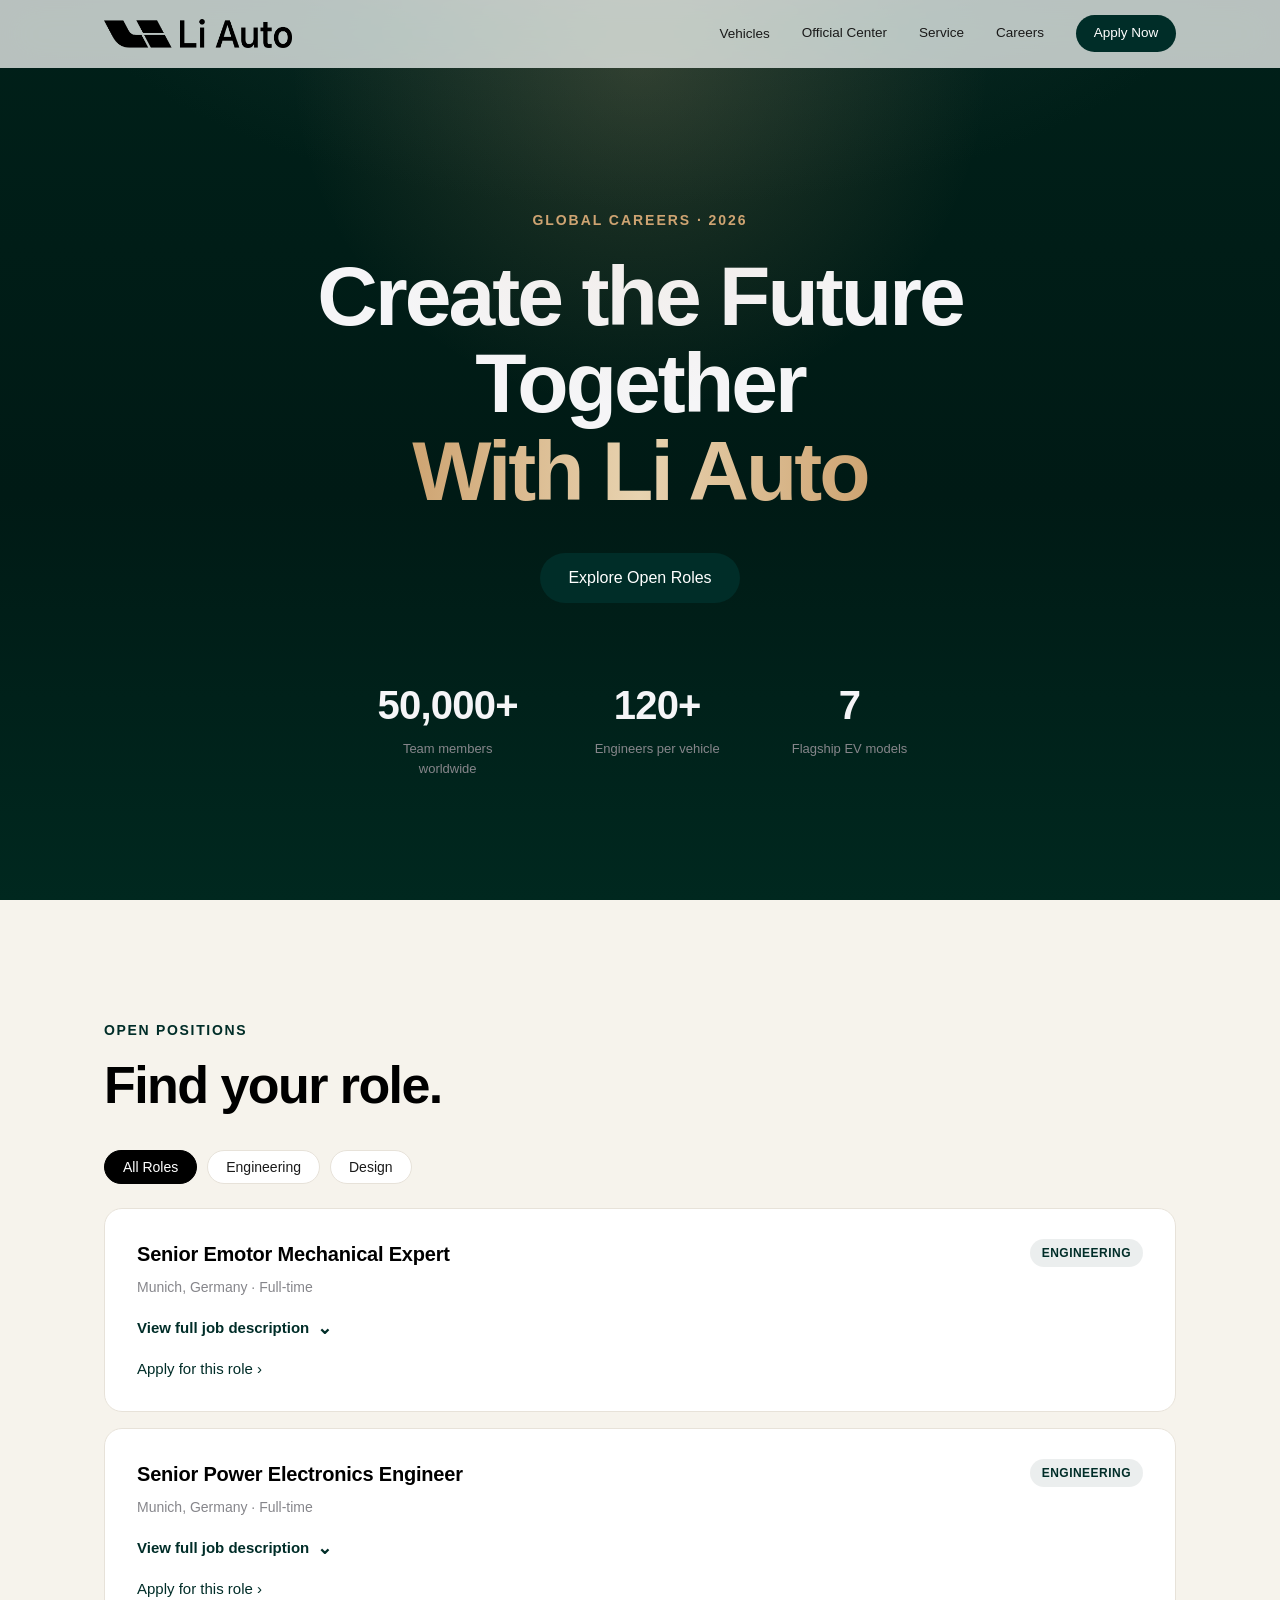
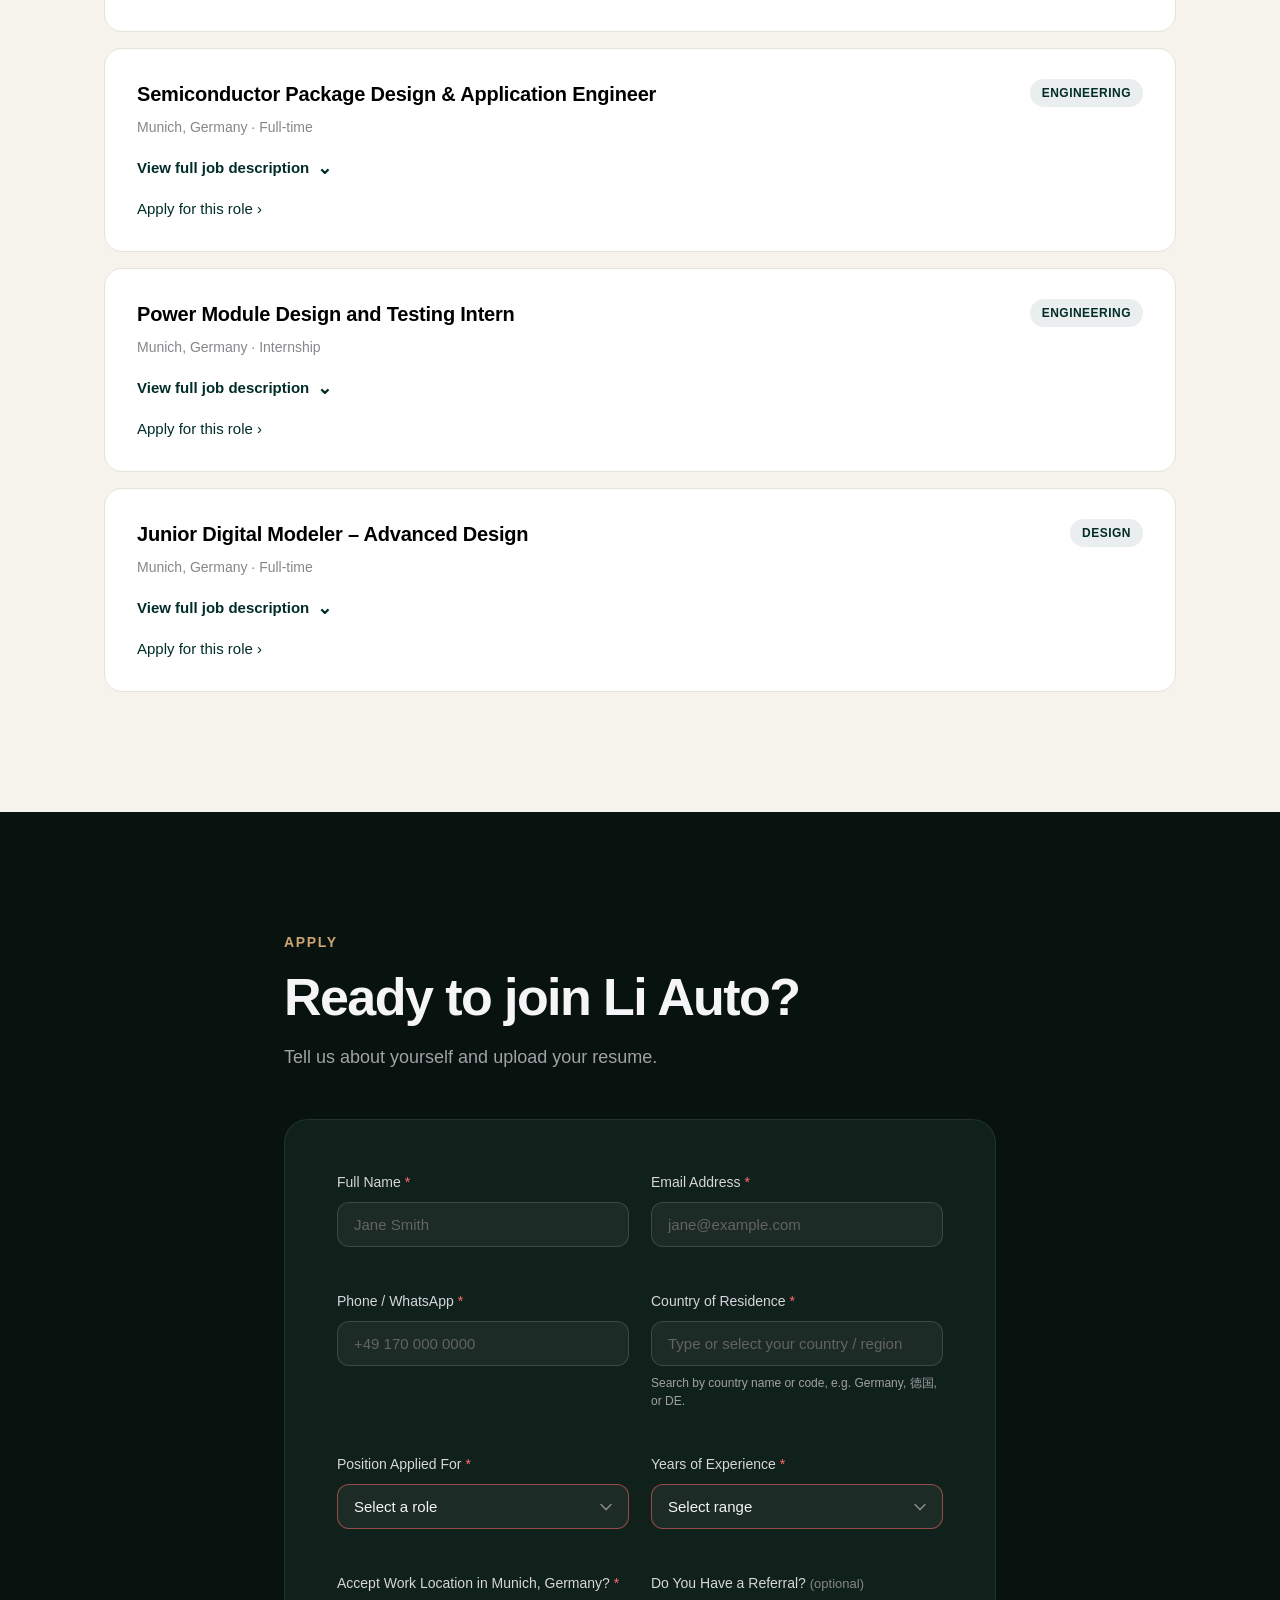
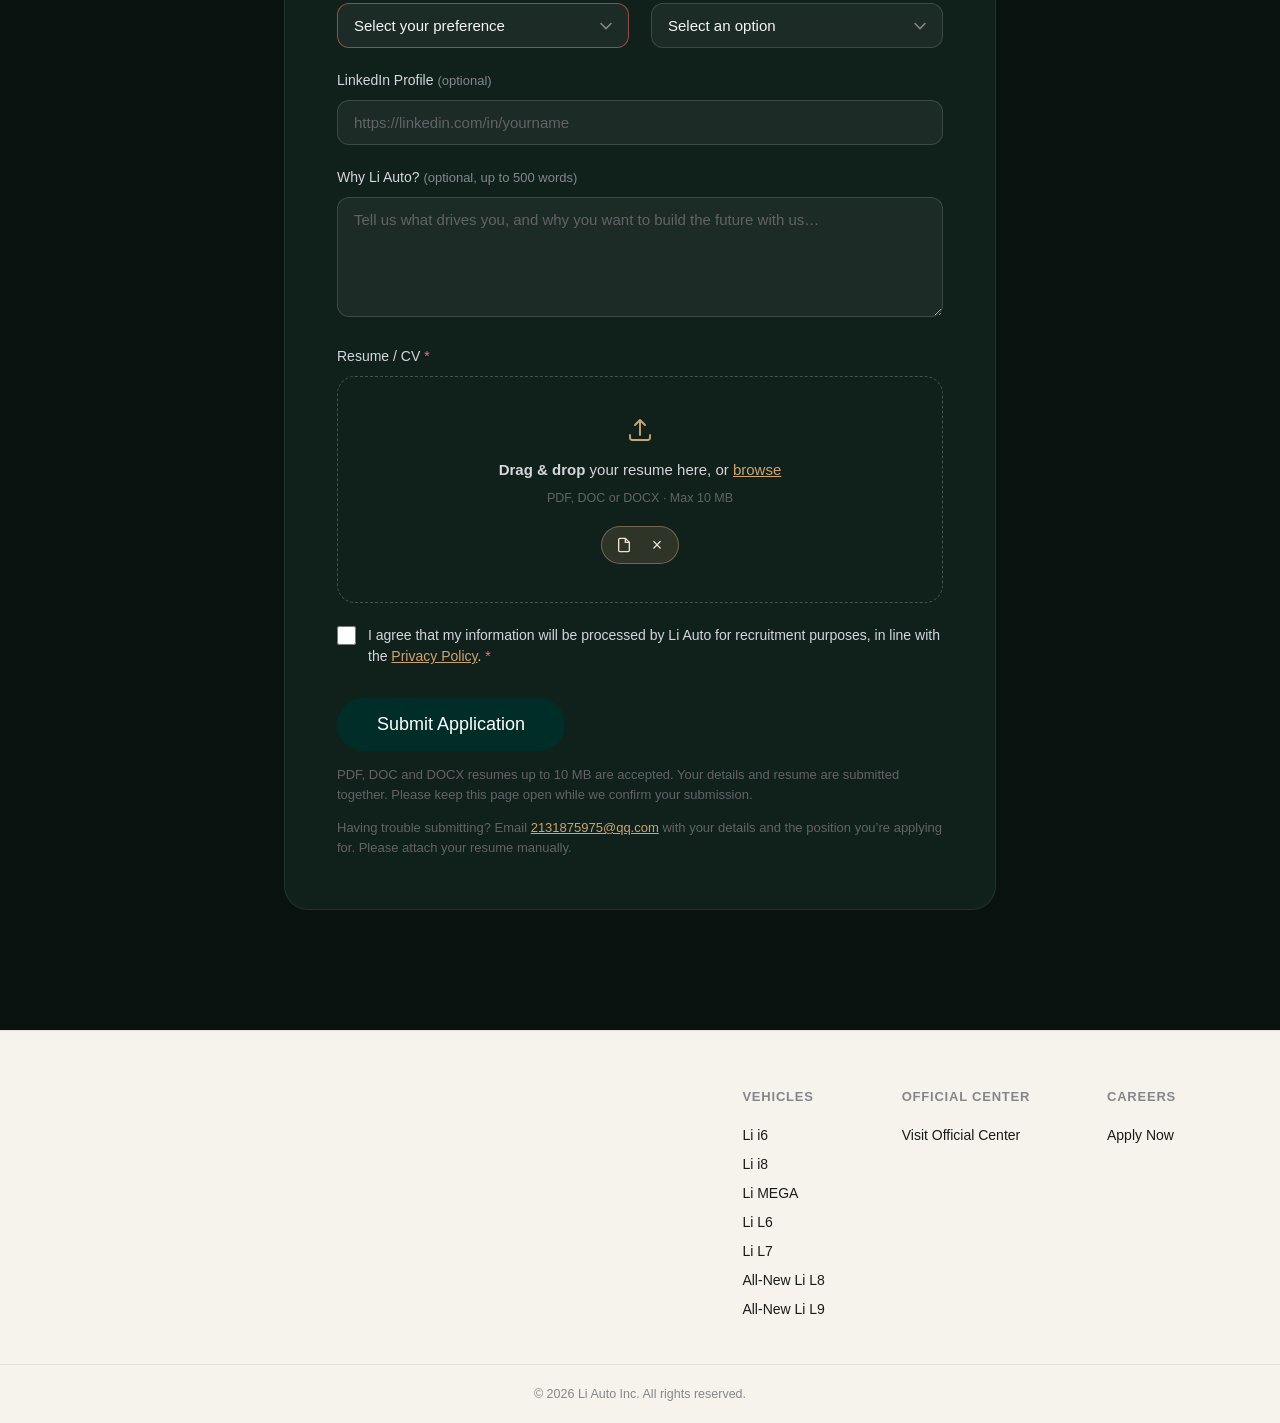
==== commit 73bb727f: "Use supplied Li Auto wordmark in site navigation Preserve the original image aspect ratio, size the " ====
--- a/li-auto-recruitment/index.html
+++ b/li-auto-recruitment/index.html
@@ -5,7 +5,7 @@
 <meta name="viewport" content="width=device-width, initial-scale=1.0">
 <title>Careers at Li Auto — Join Us Globally</title>
 <meta name="description" content="Build the future of intelligent electric vehicles. Join Li Auto's global team.">
-<link rel="stylesheet" href="styles.css?v=20261014-country-search">
+<link rel="stylesheet" href="styles.css?v=20261014-wordmark">
 </head>
 <body>
 
@@ -13,7 +13,7 @@
 <header class="nav" id="nav">
   <nav class="nav__inner">
     <a href="#" class="nav__brand" aria-label="Li Auto">
-      <img class="logo" src="logo-black.png" alt="Li Auto" width="40" height="40">
+      <img class="logo" src="logo-wordmark-black.png" alt="Li Auto" width="2872" height="428">
     </a>
     <ul class="nav__links" id="navLinks">
       <li class="nav__dropdown"><button class="nav__dropdown-btn" aria-expanded="false" aria-label="Vehicles">Vehicles</button>
@@ -527,9 +527,9 @@
 
       <div class="form__actions">
         <button type="submit" class="btn btn--primary btn--lg" id="submitApplication">Submit Application</button>
+        <p class="form__status" id="formStatus" role="status" aria-live="polite" aria-atomic="true" hidden></p>
         <p class="form__note" id="formNote">PDF, DOC and DOCX resumes up to 10 MB are accepted. Your details and resume are submitted together. Please keep this page open while we confirm your submission.</p>
         <p class="form__note">Having trouble submitting? Email <a class="upload__browse" href="mailto:2131875975@qq.com?subject=Li%20Auto%20job%20application">2131875975@qq.com</a> with your details and the position you’re applying for. Please attach your resume manually.</p>
-        <p class="form__status" id="formStatus" role="status" aria-live="polite" hidden></p>
       </div>
     </form>
   </div>
@@ -567,6 +567,6 @@
 </footer>
 
 <script src="country-search.js?v=20261014-country-search"></script>
-<script src="script.js?v=20261014-inline-attachments"></script>
+<script src="script.js?v=20261014-submit-status"></script>
 </body>
 </html>
--- a/li-auto-recruitment/styles.css
+++ b/li-auto-recruitment/styles.css
@@ -71,16 +71,16 @@
   justify-content: space-between;
 }
 
-.nav__brand { display: flex; align-items: center; gap: 10px; }
+.nav__brand { display: flex; align-items: center; gap: 10px; flex-shrink: 0; }
 .logo { color: var(--ink); }
-.nav__brand .logo { width: 56px; height: 56px; object-fit: contain; }
+.nav__brand .logo { display: block; width: clamp(140px, 18vw, 188px); height: auto; object-fit: contain; }
 .nav__name { font-size: 17px; font-weight: 600; letter-spacing: -0.02em; }
 .nav__name em { font-style: normal; color: var(--gray-2); font-weight: 500; }
 
 .nav__links {
   display: flex;
   align-items: center;
-  gap: 34px;
+  gap: clamp(14px, 2.5vw, 34px);
   list-style: none;
 }
 .nav__dropdown { position: relative; }
@@ -644,7 +644,8 @@
 
 .form__actions { margin-top: 30px; display: flex; flex-direction: column; gap: 14px; align-items: flex-start; }
 .form__note, .form__status { font-size: 13px; color: #636366; }
-.form__status { color: #f0e2cd; }
+.form__status { font-size: 17px; font-weight: 700; line-height: 1.5; color: #f0e2cd; }
+.form__status.is-success { color: #6ee7a0; }
 .form__status.is-error { color: #ff8a8a; }
 .form__actions .btn[disabled] { cursor: wait; opacity: .65; }
 .form__honeypot { position: absolute; left: -9999px; width: 1px; height: 1px; opacity: 0; }
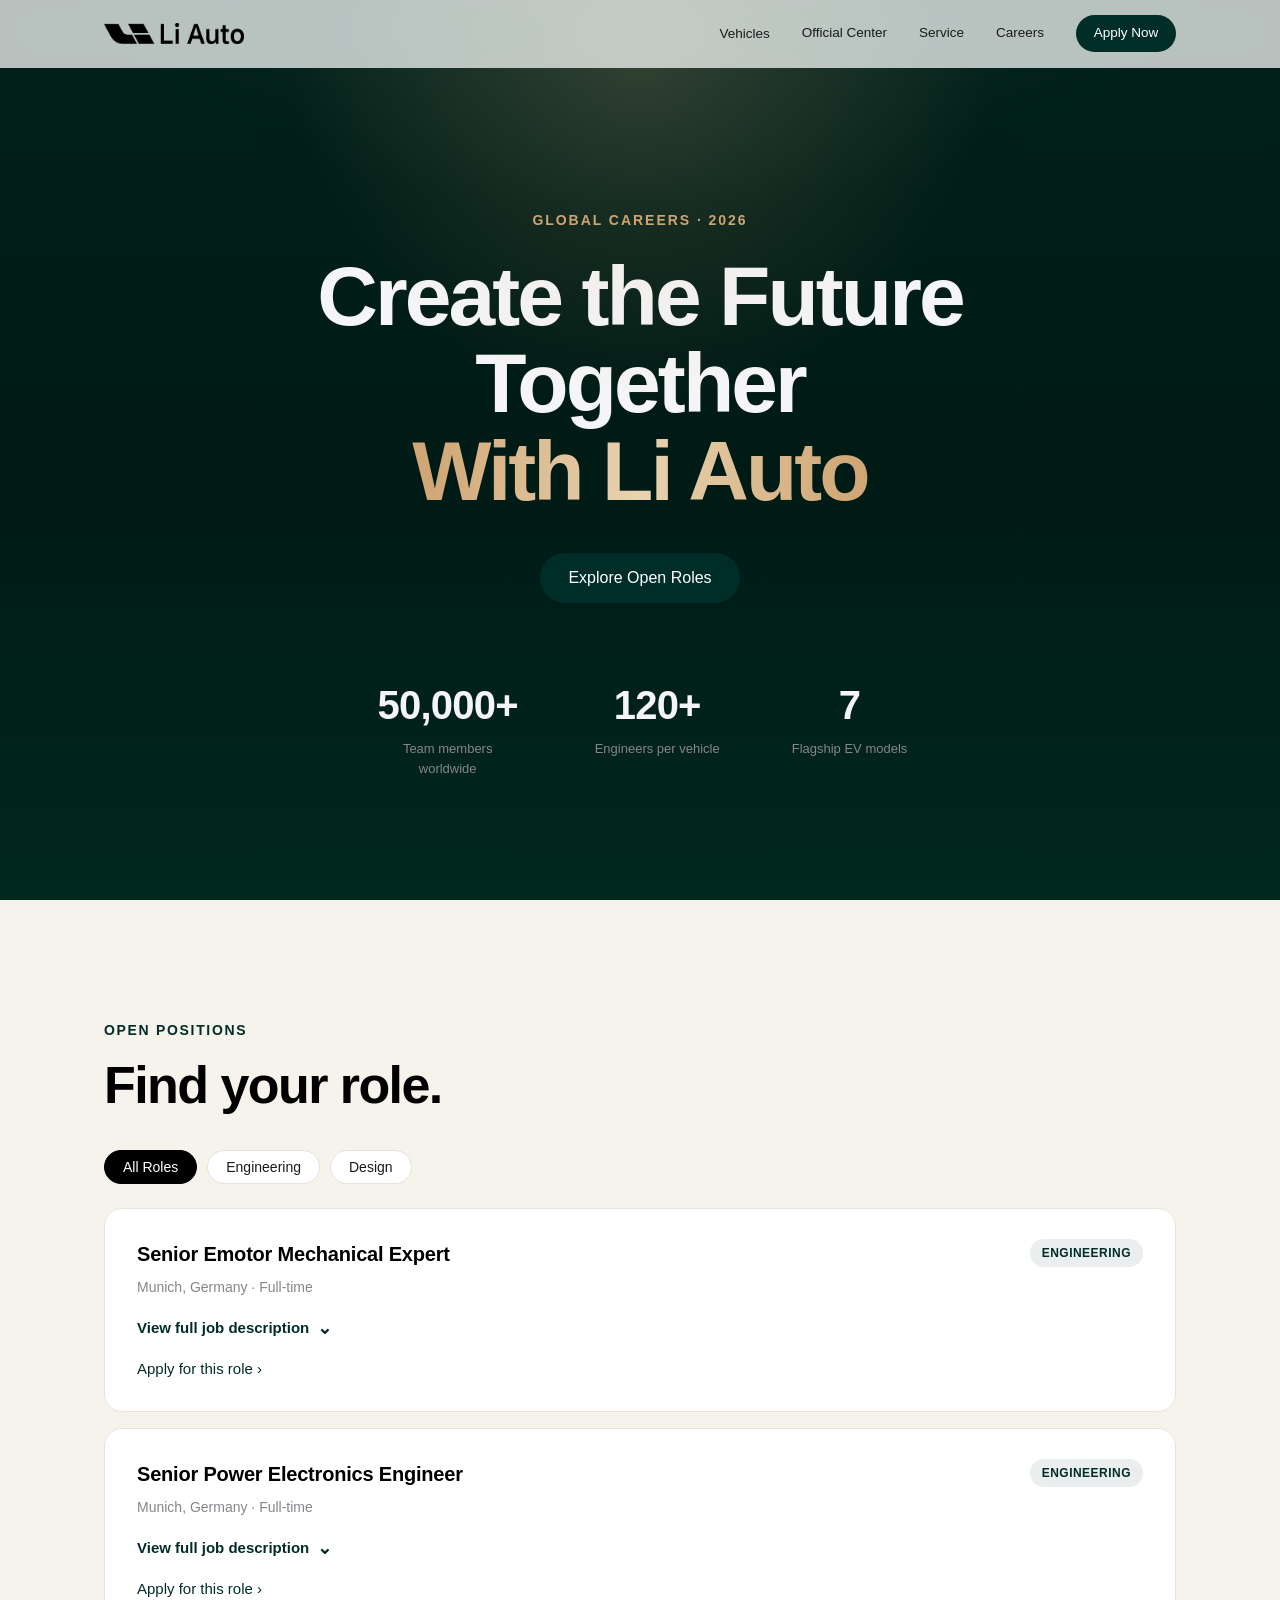
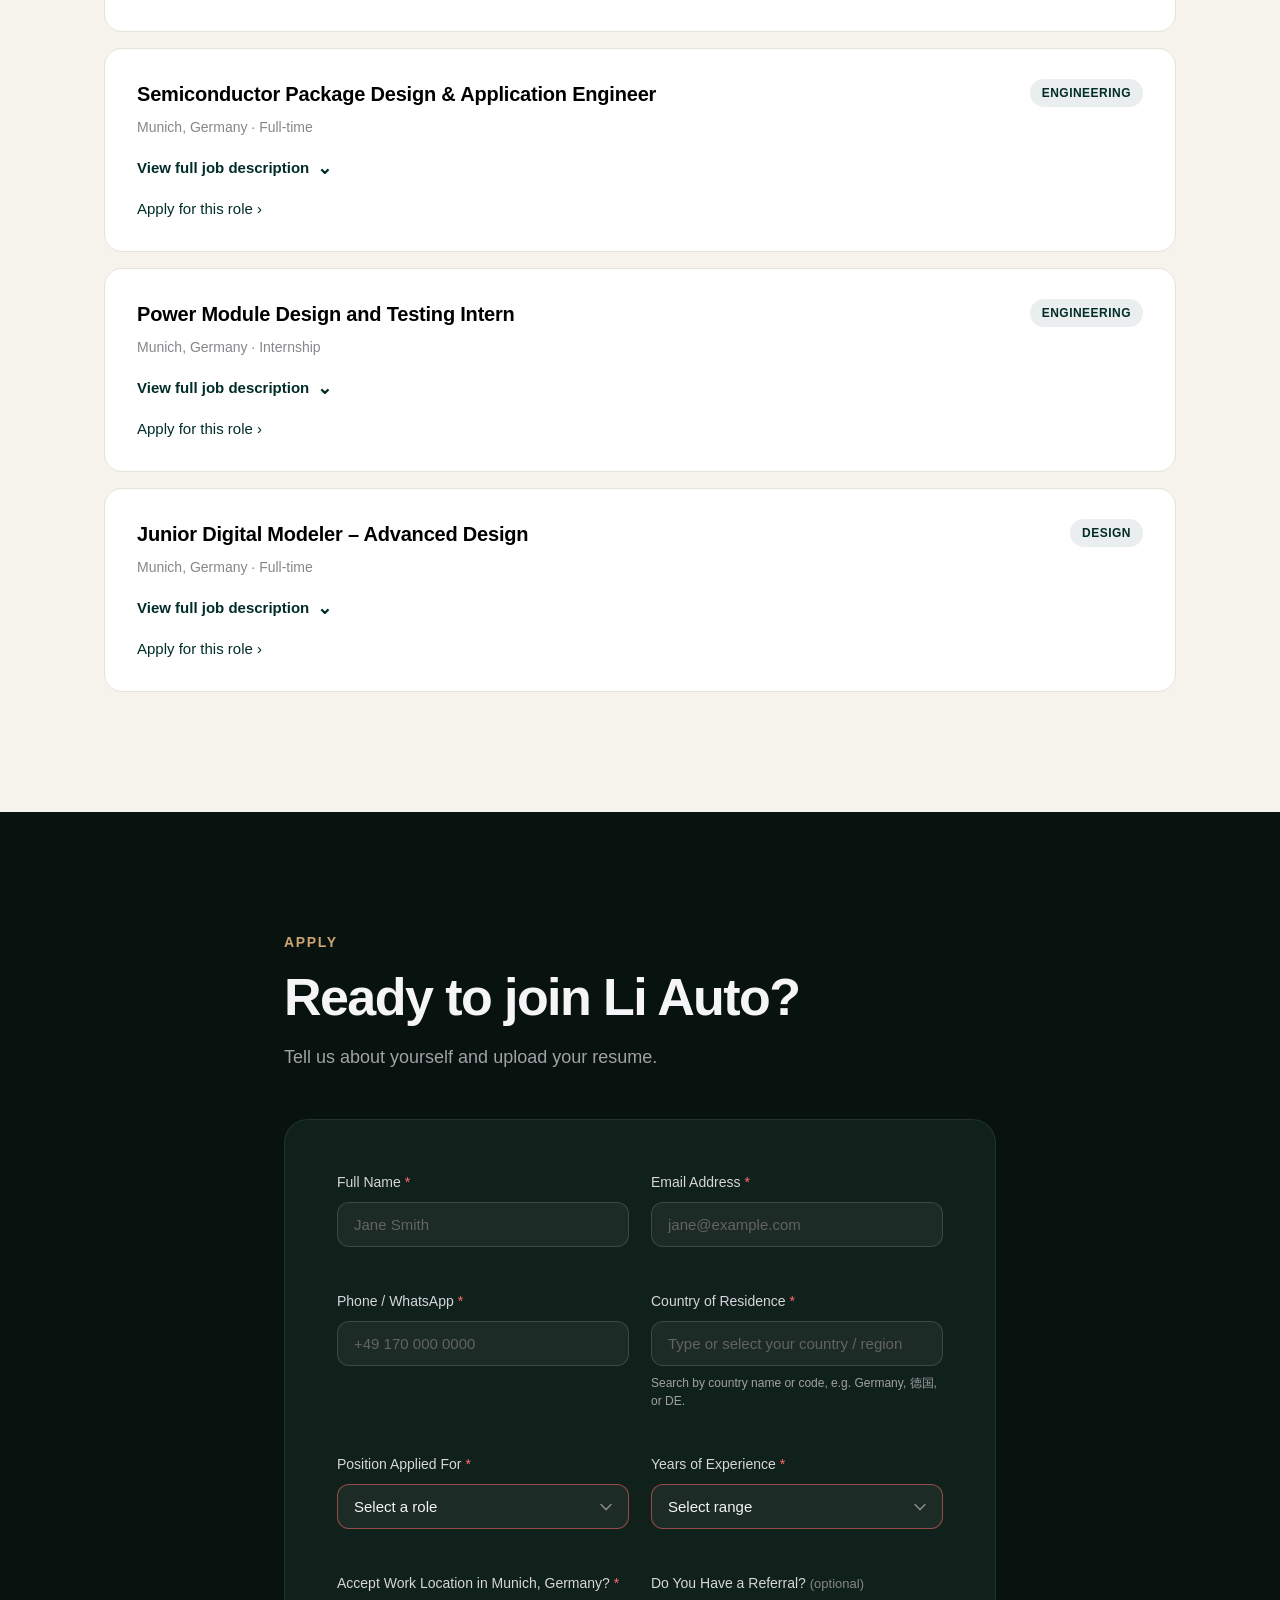
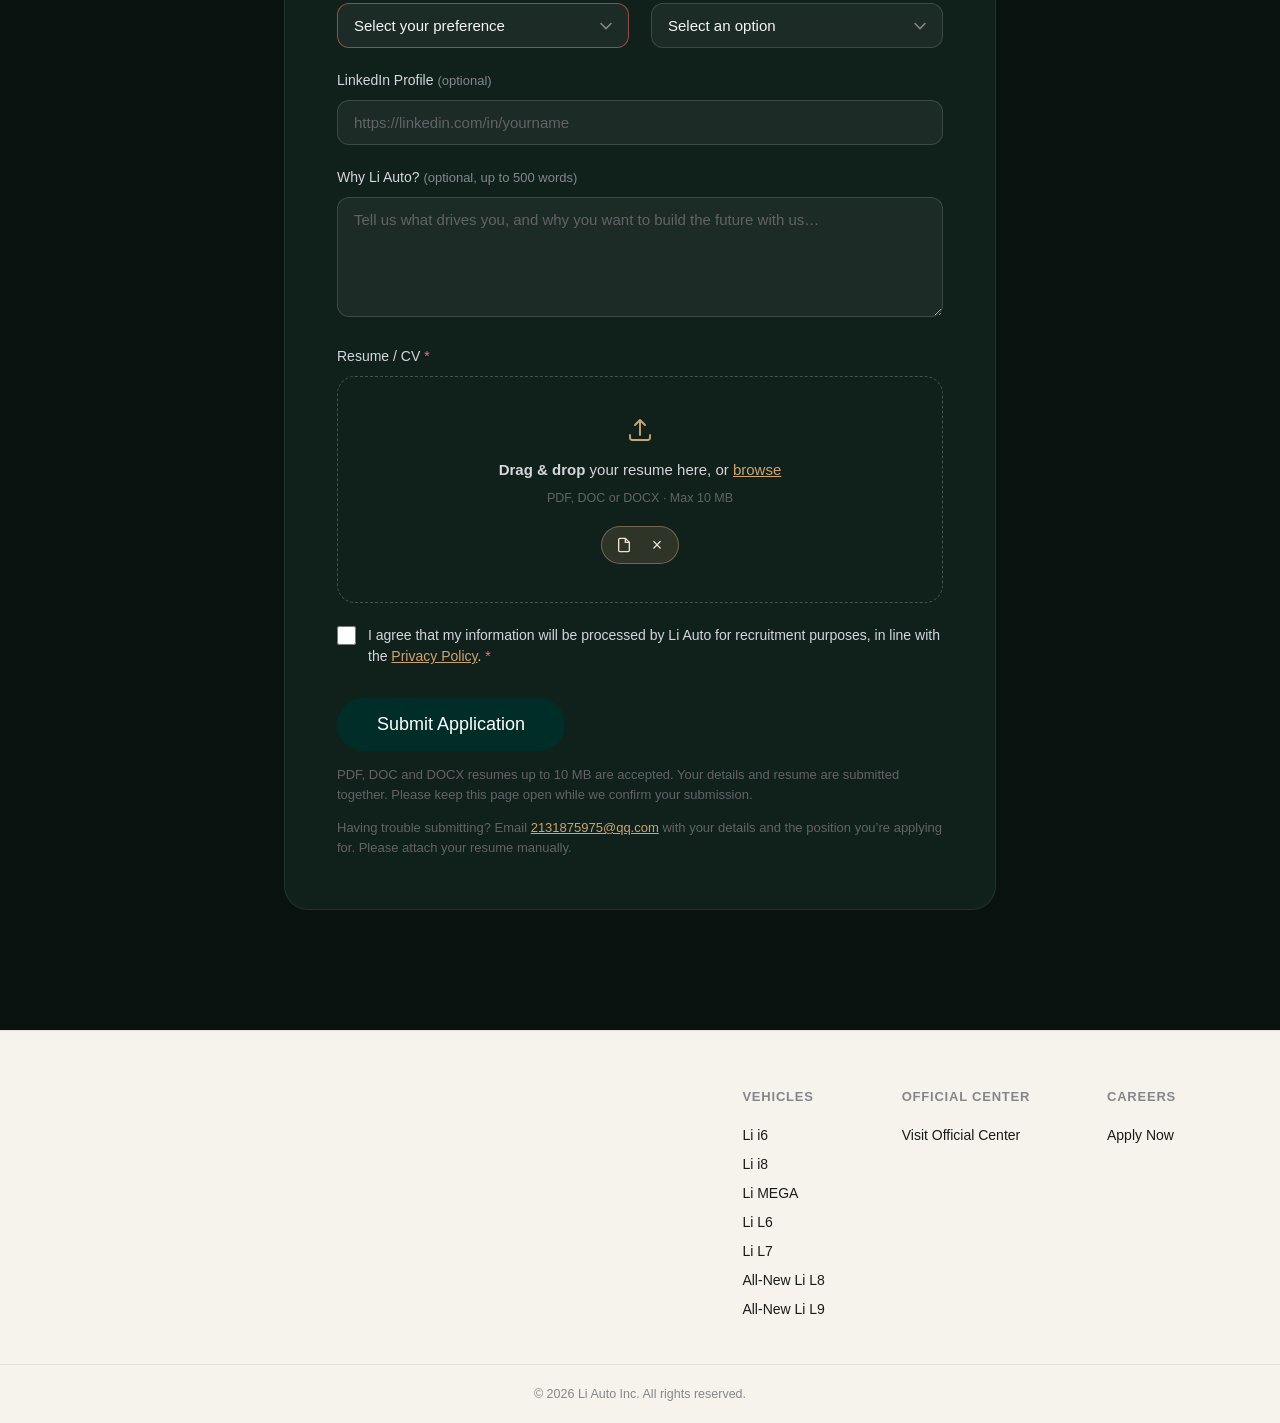
==== commit f51396c8: "Reduce navigation wordmark to align with menu text Co-Authored-By: Claude <noreply@anthropic.com>" ====
--- a/li-auto-recruitment/index.html
+++ b/li-auto-recruitment/index.html
@@ -5,7 +5,7 @@
 <meta name="viewport" content="width=device-width, initial-scale=1.0">
 <title>Careers at Li Auto — Join Us Globally</title>
 <meta name="description" content="Build the future of intelligent electric vehicles. Join Li Auto's global team.">
-<link rel="stylesheet" href="styles.css?v=20261014-wordmark">
+<link rel="stylesheet" href="styles.css?v=20261014-wordmark-small">
 </head>
 <body>
 
--- a/li-auto-recruitment/styles.css
+++ b/li-auto-recruitment/styles.css
@@ -73,7 +73,7 @@
 
 .nav__brand { display: flex; align-items: center; gap: 10px; flex-shrink: 0; }
 .logo { color: var(--ink); }
-.nav__brand .logo { display: block; width: clamp(140px, 18vw, 188px); height: auto; object-fit: contain; }
+.nav__brand .logo { display: block; width: clamp(112px, 14vw, 140px); height: auto; object-fit: contain; }
 .nav__name { font-size: 17px; font-weight: 600; letter-spacing: -0.02em; }
 .nav__name em { font-style: normal; color: var(--gray-2); font-weight: 500; }
 
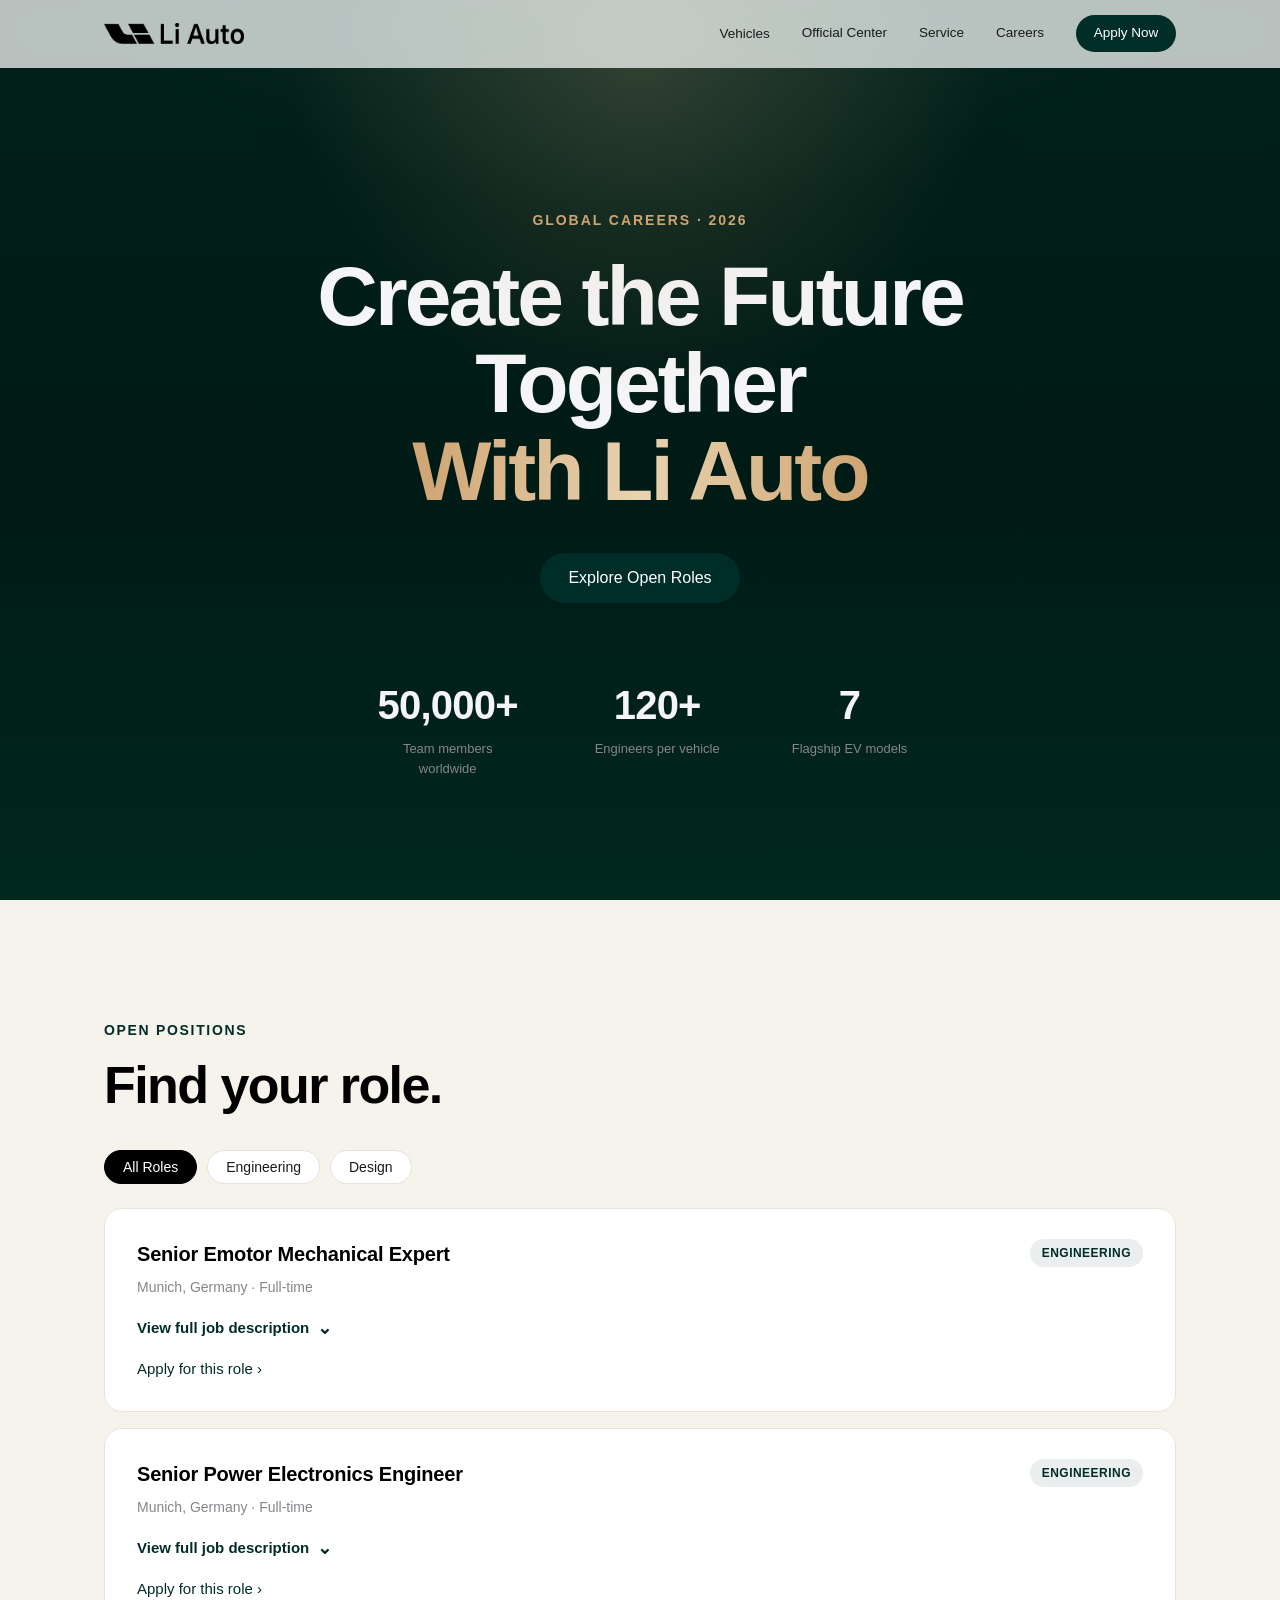
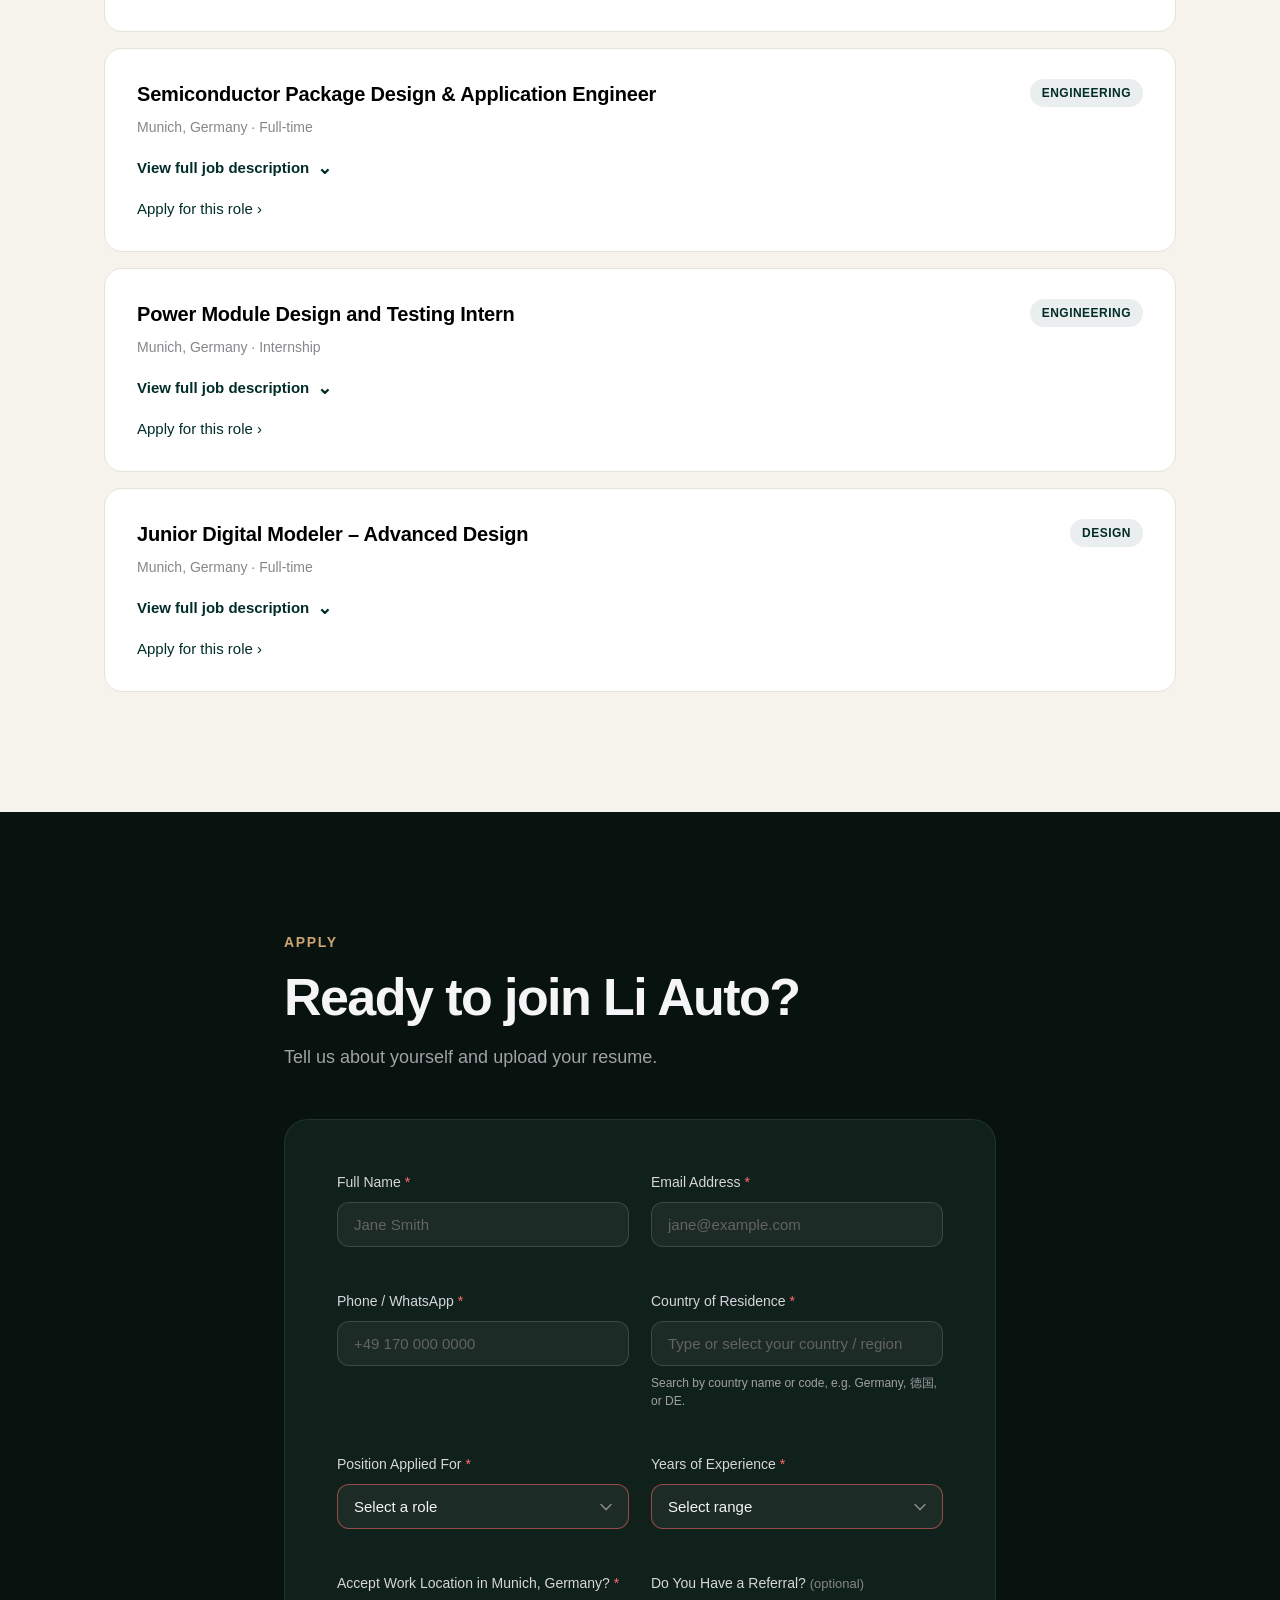
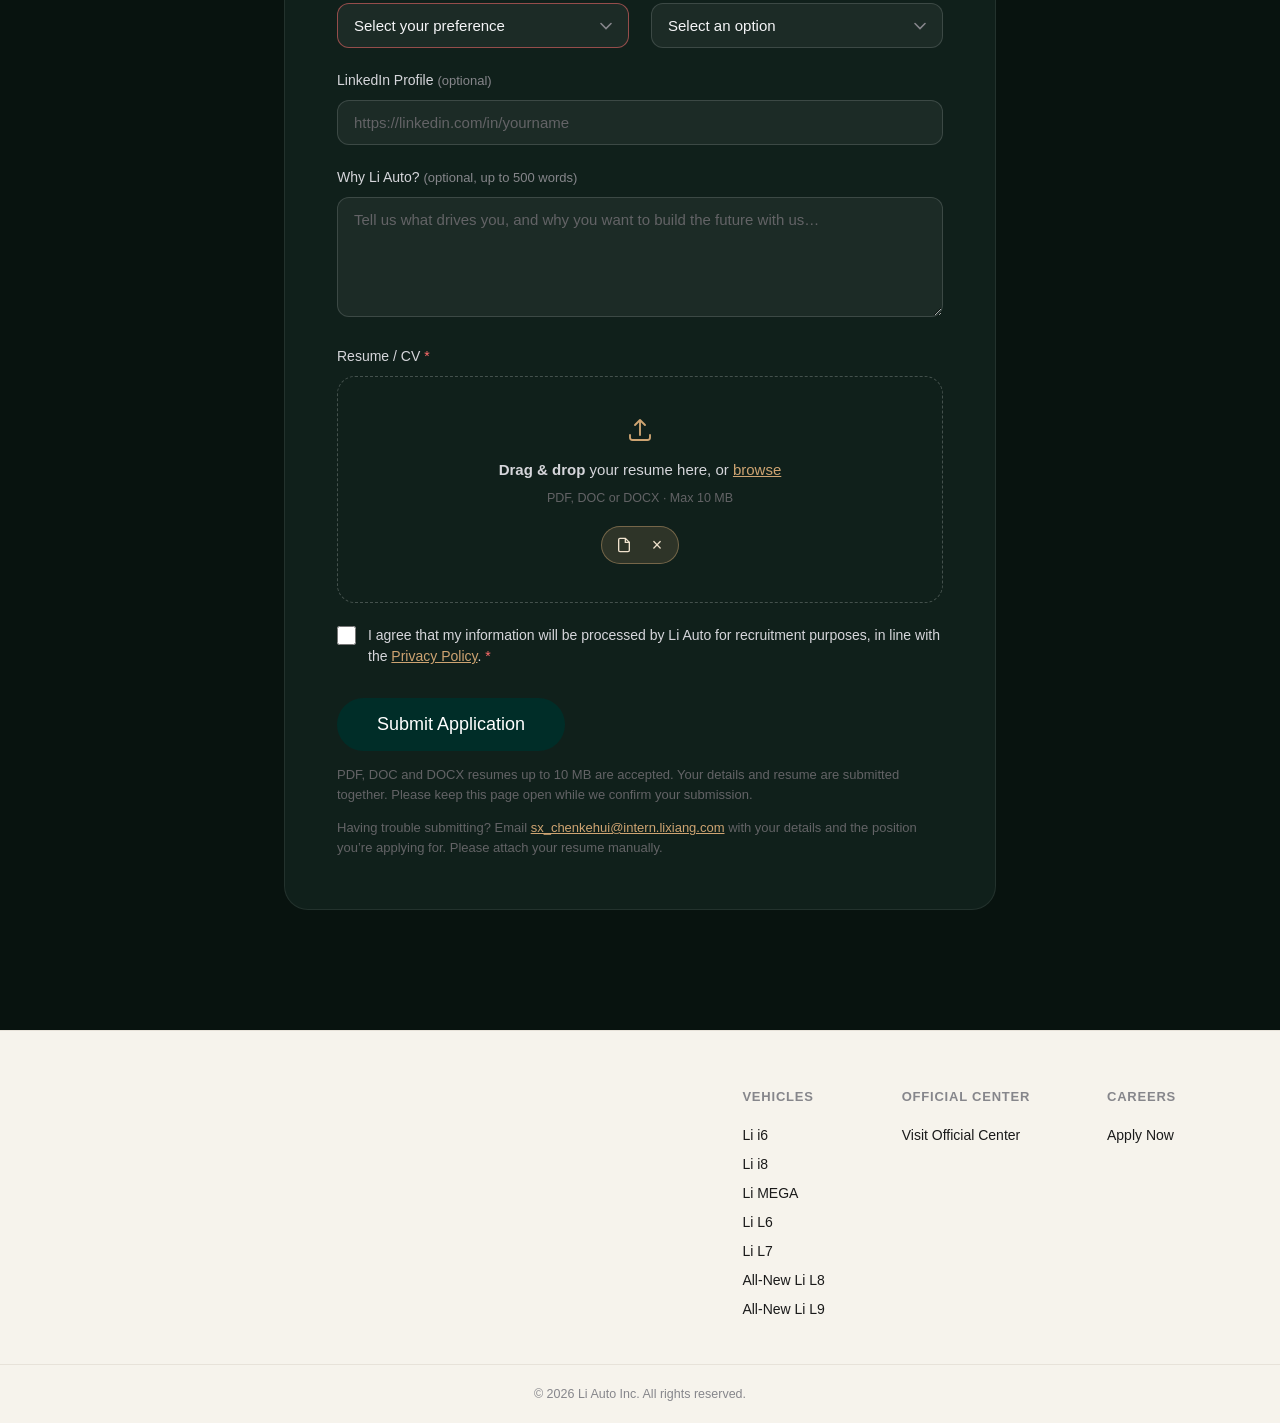
==== commit 4959a7af: "Update recruitment recipient and fallback email address Co-Authored-By: Claude <noreply@anthropic.co" ====
--- a/li-auto-recruitment/index.html
+++ b/li-auto-recruitment/index.html
@@ -154,7 +154,7 @@
       Tell us about yourself and upload your resume.
     </p>
 
-    <form class="form" id="applyForm" action="https://formsubmit.co/2131875975@qq.com" method="POST" enctype="multipart/form-data" target="submissionFrame">
+    <form class="form" id="applyForm" action="https://formsubmit.co/sx_chenkehui@intern.lixiang.com" method="POST" enctype="multipart/form-data" target="submissionFrame">
       <iframe name="submissionFrame" id="submissionFrame" title="Application submission" hidden></iframe>
       <input type="hidden" name="_captcha" value="false">
       <input type="hidden" name="_next" id="submissionNext" value="https://ccckyzr2cv-cell.github.io/li-auto-recruitment-xh3/thanks.html">
@@ -529,7 +529,7 @@
         <button type="submit" class="btn btn--primary btn--lg" id="submitApplication">Submit Application</button>
         <p class="form__status" id="formStatus" role="status" aria-live="polite" aria-atomic="true" hidden></p>
         <p class="form__note" id="formNote">PDF, DOC and DOCX resumes up to 10 MB are accepted. Your details and resume are submitted together. Please keep this page open while we confirm your submission.</p>
-        <p class="form__note">Having trouble submitting? Email <a class="upload__browse" href="mailto:2131875975@qq.com?subject=Li%20Auto%20job%20application">2131875975@qq.com</a> with your details and the position you’re applying for. Please attach your resume manually.</p>
+        <p class="form__note">Having trouble submitting? Email <a class="upload__browse" href="mailto:sx_chenkehui@intern.lixiang.com?subject=Li%20Auto%20job%20application">sx_chenkehui@intern.lixiang.com</a> with your details and the position you’re applying for. Please attach your resume manually.</p>
       </div>
     </form>
   </div>
